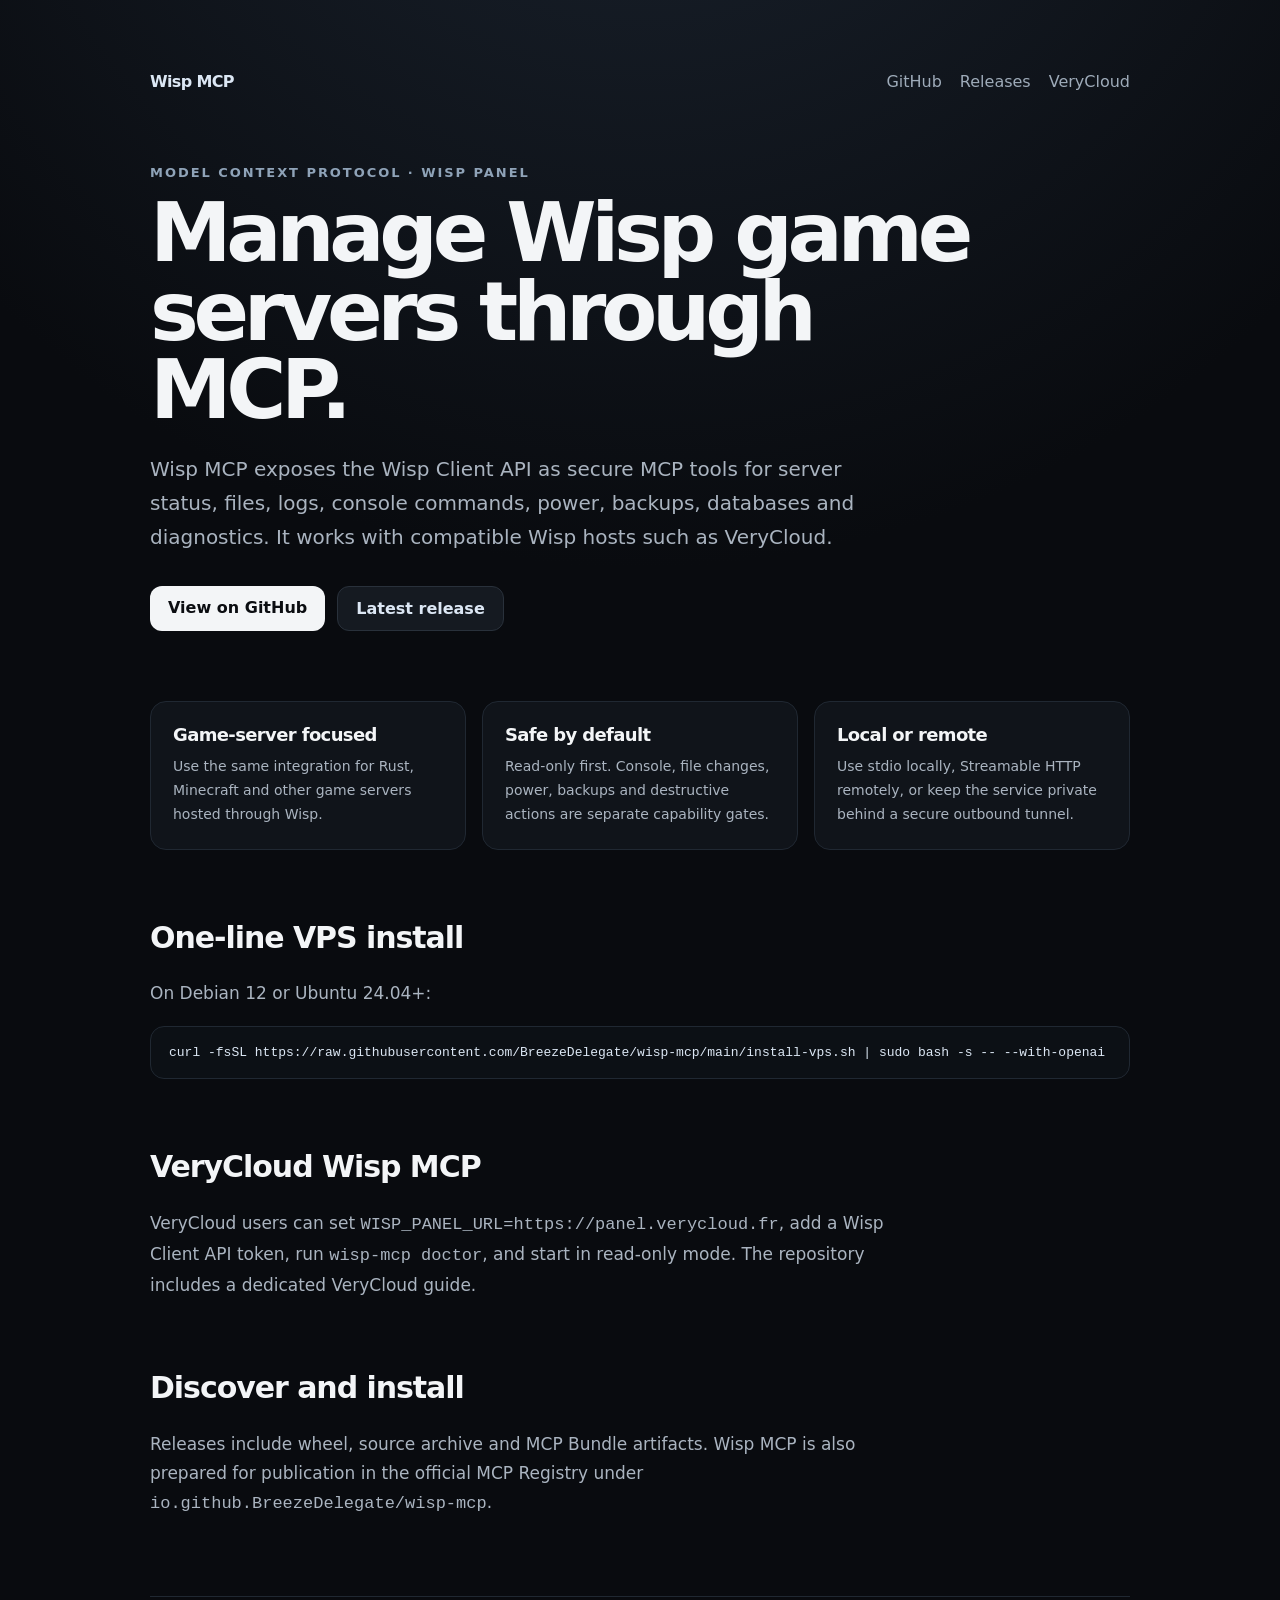
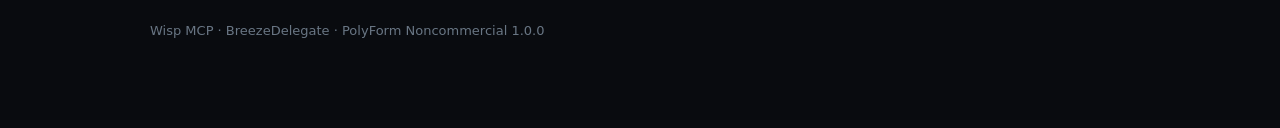
==== docs/index.html @ 4bb4f8d6 "Improve discovery and MCP distribution" ====
<!doctype html>
<html lang="en">
<head>
  <meta charset="utf-8">
  <meta name="viewport" content="width=device-width,initial-scale=1">
  <title>Wisp MCP — Wisp Panel game server management with Model Context Protocol</title>
  <meta name="description" content="Open-source Wisp Panel MCP server for managing game servers, files, console commands, power, backups, databases and diagnostics through the Wisp Client API. VeryCloud supported.">
  <link rel="canonical" href="https://breezedelegate.github.io/wisp-mcp/">
  <meta property="og:title" content="Wisp MCP — game server management for Wisp Panel">
  <meta property="og:description" content="Manage Wisp-hosted Rust, Minecraft and other game servers through Model Context Protocol. VeryCloud setup included.">
  <meta property="og:type" content="website">
  <meta property="og:url" content="https://breezedelegate.github.io/wisp-mcp/">
  <meta name="twitter:card" content="summary">
  <meta name="robots" content="index,follow,max-image-preview:large,max-snippet:-1,max-video-preview:-1">
  <script type="application/ld+json">
  {
    "@context":"https://schema.org",
    "@type":"SoftwareSourceCode",
    "name":"Wisp MCP",
    "description":"Wisp Panel MCP server for secure game server management through the Wisp Client API.",
    "codeRepository":"https://github.com/BreezeDelegate/wisp-mcp",
    "programmingLanguage":"Python",
    "runtimePlatform":"Python 3.11+",
    "license":"https://polyformproject.org/licenses/noncommercial/1.0.0/"
  }
  </script>
  <style>
    :root{color-scheme:dark;font-family:Inter,ui-sans-serif,system-ui,-apple-system,BlinkMacSystemFont,"Segoe UI",sans-serif;background:#090b0f;color:#f3f5f7}
    *{box-sizing:border-box}body{margin:0;background:radial-gradient(circle at 50% -20%,#1b2430 0,#090b0f 42%);min-height:100vh}
    main{width:min(980px,92vw);margin:auto;padding:72px 0 96px}nav{display:flex;justify-content:space-between;align-items:center;margin-bottom:74px}.brand{font-weight:800;letter-spacing:-.04em}.navlinks{display:flex;gap:18px}a{color:#dce7f4;text-decoration:none}.navlinks a{color:#9eabb9}
    .eyebrow{font-size:13px;text-transform:uppercase;letter-spacing:.15em;color:#8fa3b8;font-weight:700}h1{font-size:clamp(46px,8vw,82px);line-height:.96;letter-spacing:-.065em;margin:14px 0 22px;max-width:850px}p{color:#aab4c0;line-height:1.7;font-size:17px;max-width:760px}.lead{font-size:20px}
    .actions{display:flex;flex-wrap:wrap;gap:12px;margin:32px 0 70px}.button{display:inline-flex;padding:12px 18px;border-radius:12px;background:#f3f5f7;color:#0b0d11;font-weight:700}.button.secondary{background:#151a21;color:#dce7f4;border:1px solid #29313b}
    .grid{display:grid;grid-template-columns:repeat(3,1fr);gap:16px}.card{background:#10141a;border:1px solid #202832;border-radius:16px;padding:22px}.card h2{margin:0 0 10px;font-size:18px}.card p{font-size:14px;margin:0}
    pre{background:#0c1015;border:1px solid #202832;border-radius:14px;padding:18px;overflow:auto;color:#dce7f4;margin:18px 0 0}section{margin-top:70px}h2{font-size:30px;letter-spacing:-.035em}footer{margin-top:78px;padding-top:26px;border-top:1px solid #202832;color:#697684;font-size:13px}@media(max-width:760px){main{padding-top:34px}nav{margin-bottom:54px}.grid{grid-template-columns:1fr}.navlinks{display:none}}
  </style>
</head>
<body>
<main>
  <nav><a class="brand" href="./">Wisp MCP</a><div class="navlinks"><a href="https://github.com/BreezeDelegate/wisp-mcp">GitHub</a><a href="https://github.com/BreezeDelegate/wisp-mcp/releases/latest">Releases</a><a href="https://github.com/BreezeDelegate/wisp-mcp/blob/main/docs/verycloud.md">VeryCloud</a></div></nav>
  <div class="eyebrow">Model Context Protocol · Wisp Panel</div>
  <h1>Manage Wisp game servers through MCP.</h1>
  <p class="lead">Wisp MCP exposes the Wisp Client API as secure MCP tools for server status, files, logs, console commands, power, backups, databases and diagnostics. It works with compatible Wisp hosts such as VeryCloud.</p>
  <div class="actions"><a class="button" href="https://github.com/BreezeDelegate/wisp-mcp">View on GitHub</a><a class="button secondary" href="https://github.com/BreezeDelegate/wisp-mcp/releases/latest">Latest release</a></div>
  <div class="grid">
    <div class="card"><h2>Game-server focused</h2><p>Use the same integration for Rust, Minecraft and other game servers hosted through Wisp.</p></div>
    <div class="card"><h2>Safe by default</h2><p>Read-only first. Console, file changes, power, backups and destructive actions are separate capability gates.</p></div>
    <div class="card"><h2>Local or remote</h2><p>Use stdio locally, Streamable HTTP remotely, or keep the service private behind a secure outbound tunnel.</p></div>
  </div>
  <section>
    <h2>One-line VPS install</h2>
    <p>On Debian 12 or Ubuntu 24.04+:</p>
    <pre><code>curl -fsSL https://raw.githubusercontent.com/BreezeDelegate/wisp-mcp/main/install-vps.sh | sudo bash -s -- --with-openai</code></pre>
  </section>
  <section>
    <h2>VeryCloud Wisp MCP</h2>
    <p>VeryCloud users can set <code>WISP_PANEL_URL=https://panel.verycloud.fr</code>, add a Wisp Client API token, run <code>wisp-mcp doctor</code>, and start in read-only mode. The repository includes a dedicated VeryCloud guide.</p>
  </section>
  <section>
    <h2>Discover and install</h2>
    <p>Releases include wheel, source archive and MCP Bundle artifacts. Wisp MCP is also prepared for publication in the official MCP Registry under <code>io.github.BreezeDelegate/wisp-mcp</code>.</p>
  </section>
  <footer>Wisp MCP · BreezeDelegate · PolyForm Noncommercial 1.0.0</footer>
</main>
</body>
</html>
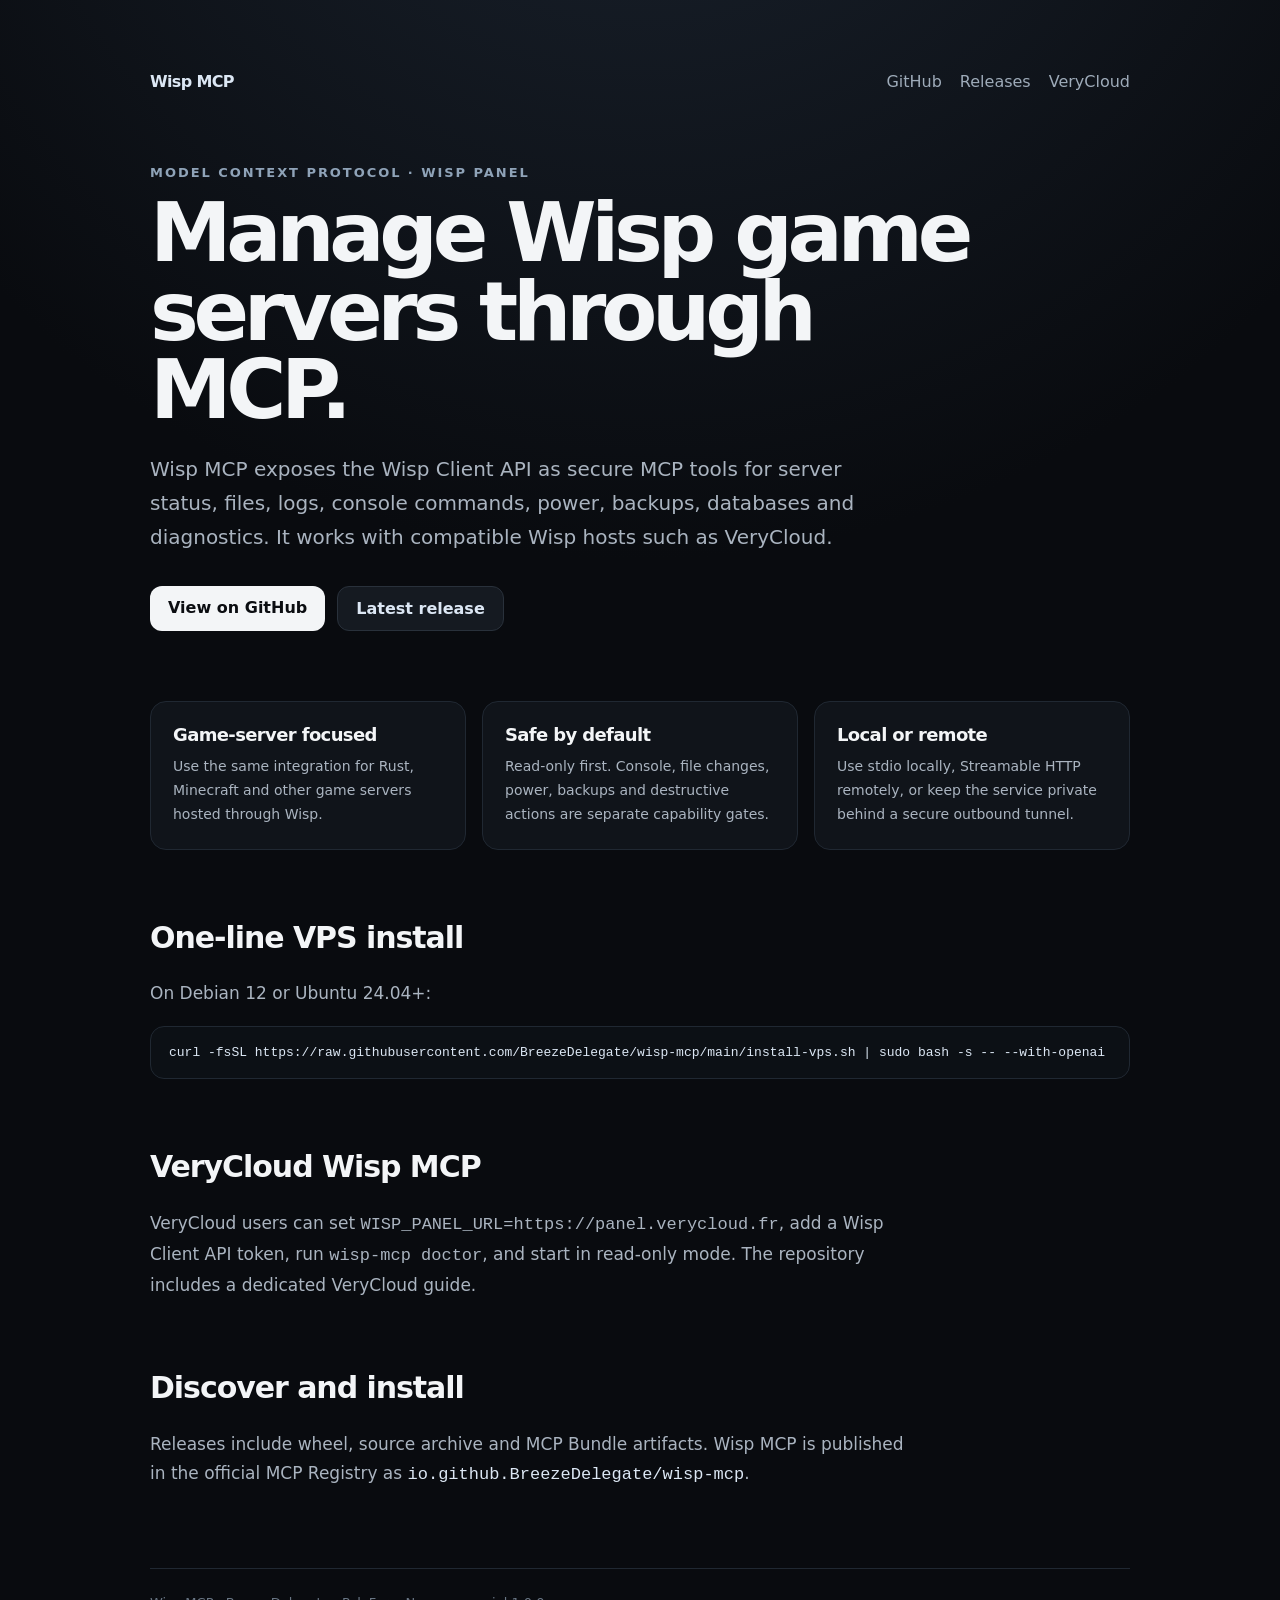
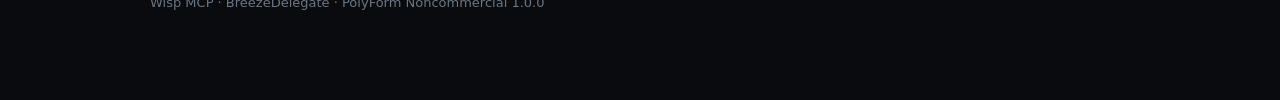
==== commit 12b1f60f: "Link official MCP Registry listing" ====
--- a/docs/index.html
+++ b/docs/index.html
@@ -57,7 +57,7 @@
   </section>
   <section>
     <h2>Discover and install</h2>
-    <p>Releases include wheel, source archive and MCP Bundle artifacts. Wisp MCP is also prepared for publication in the official MCP Registry under <code>io.github.BreezeDelegate/wisp-mcp</code>.</p>
+    <p>Releases include wheel, source archive and MCP Bundle artifacts. Wisp MCP is published in the official MCP Registry as <a href="https://registry.modelcontextprotocol.io/?q=io.github.BreezeDelegate%2Fwisp-mcp"><code>io.github.BreezeDelegate/wisp-mcp</code></a>.</p>
   </section>
   <footer>Wisp MCP · BreezeDelegate · PolyForm Noncommercial 1.0.0</footer>
 </main>
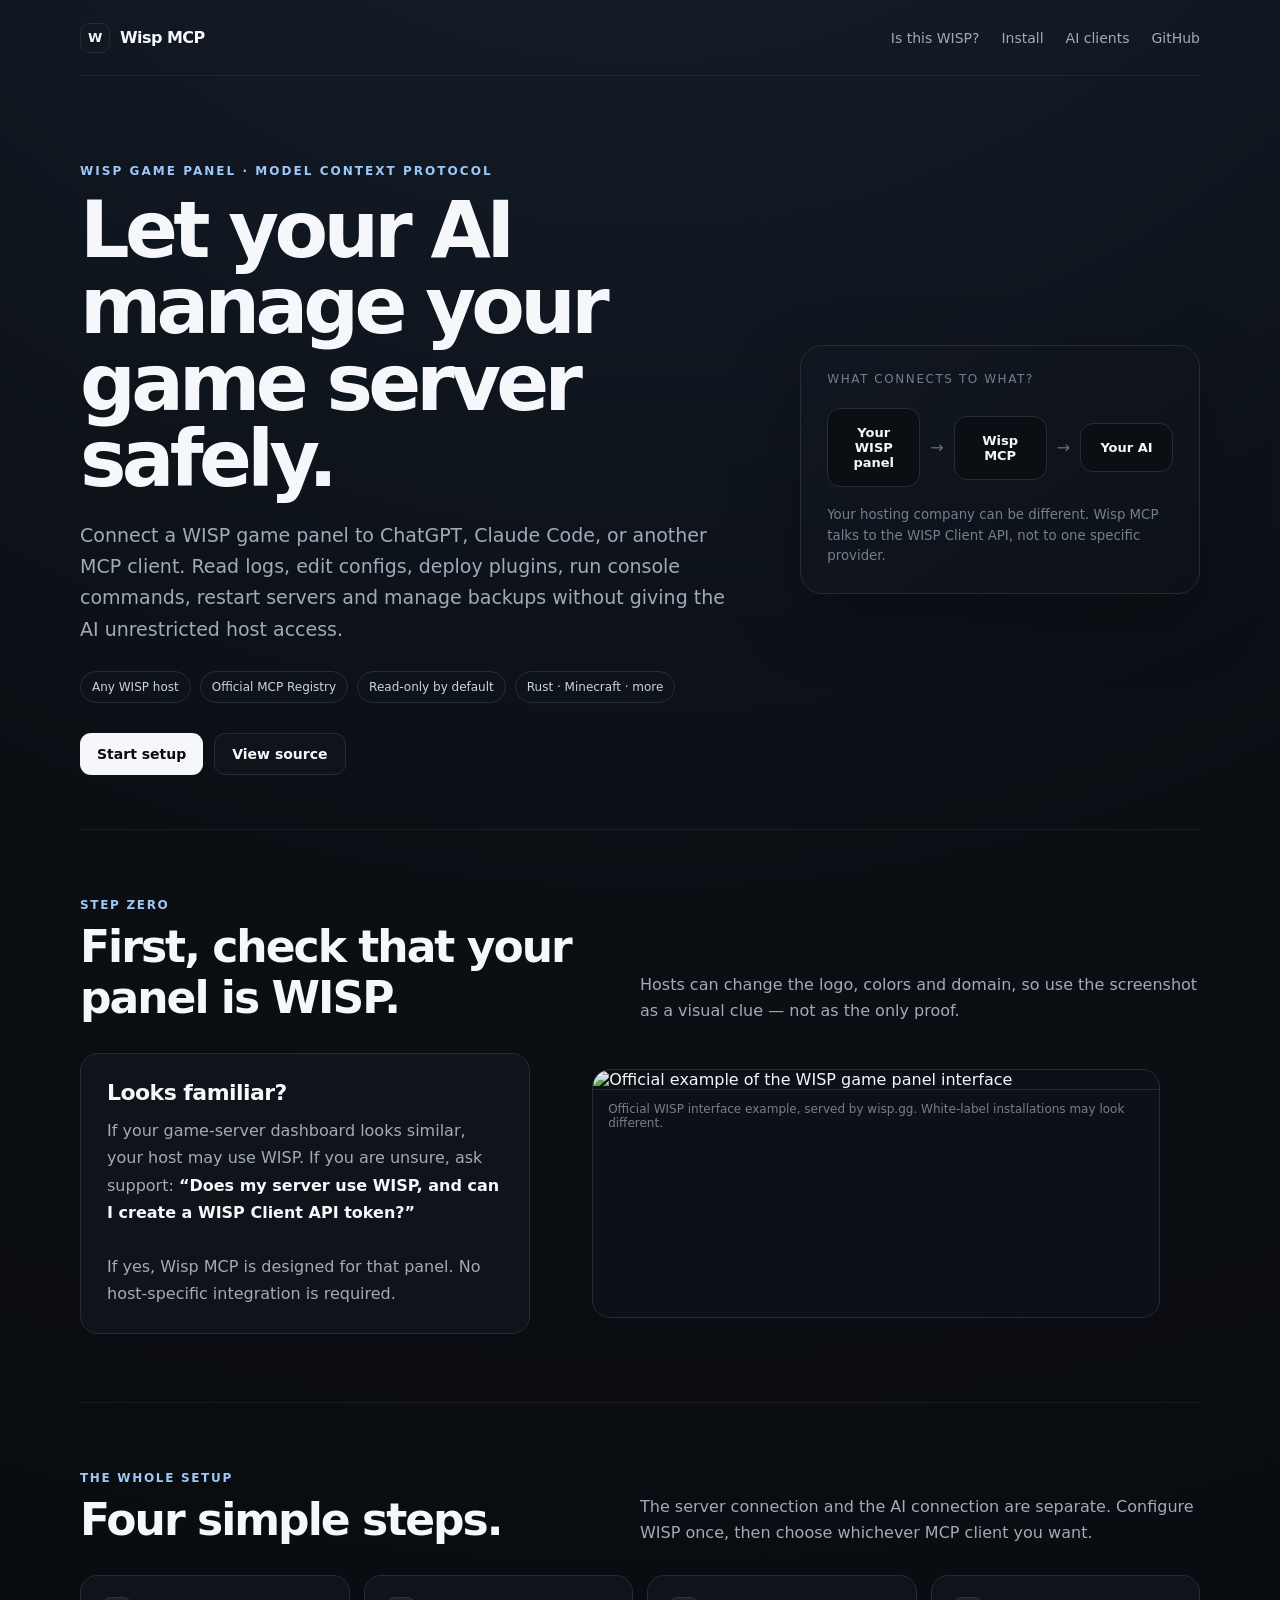
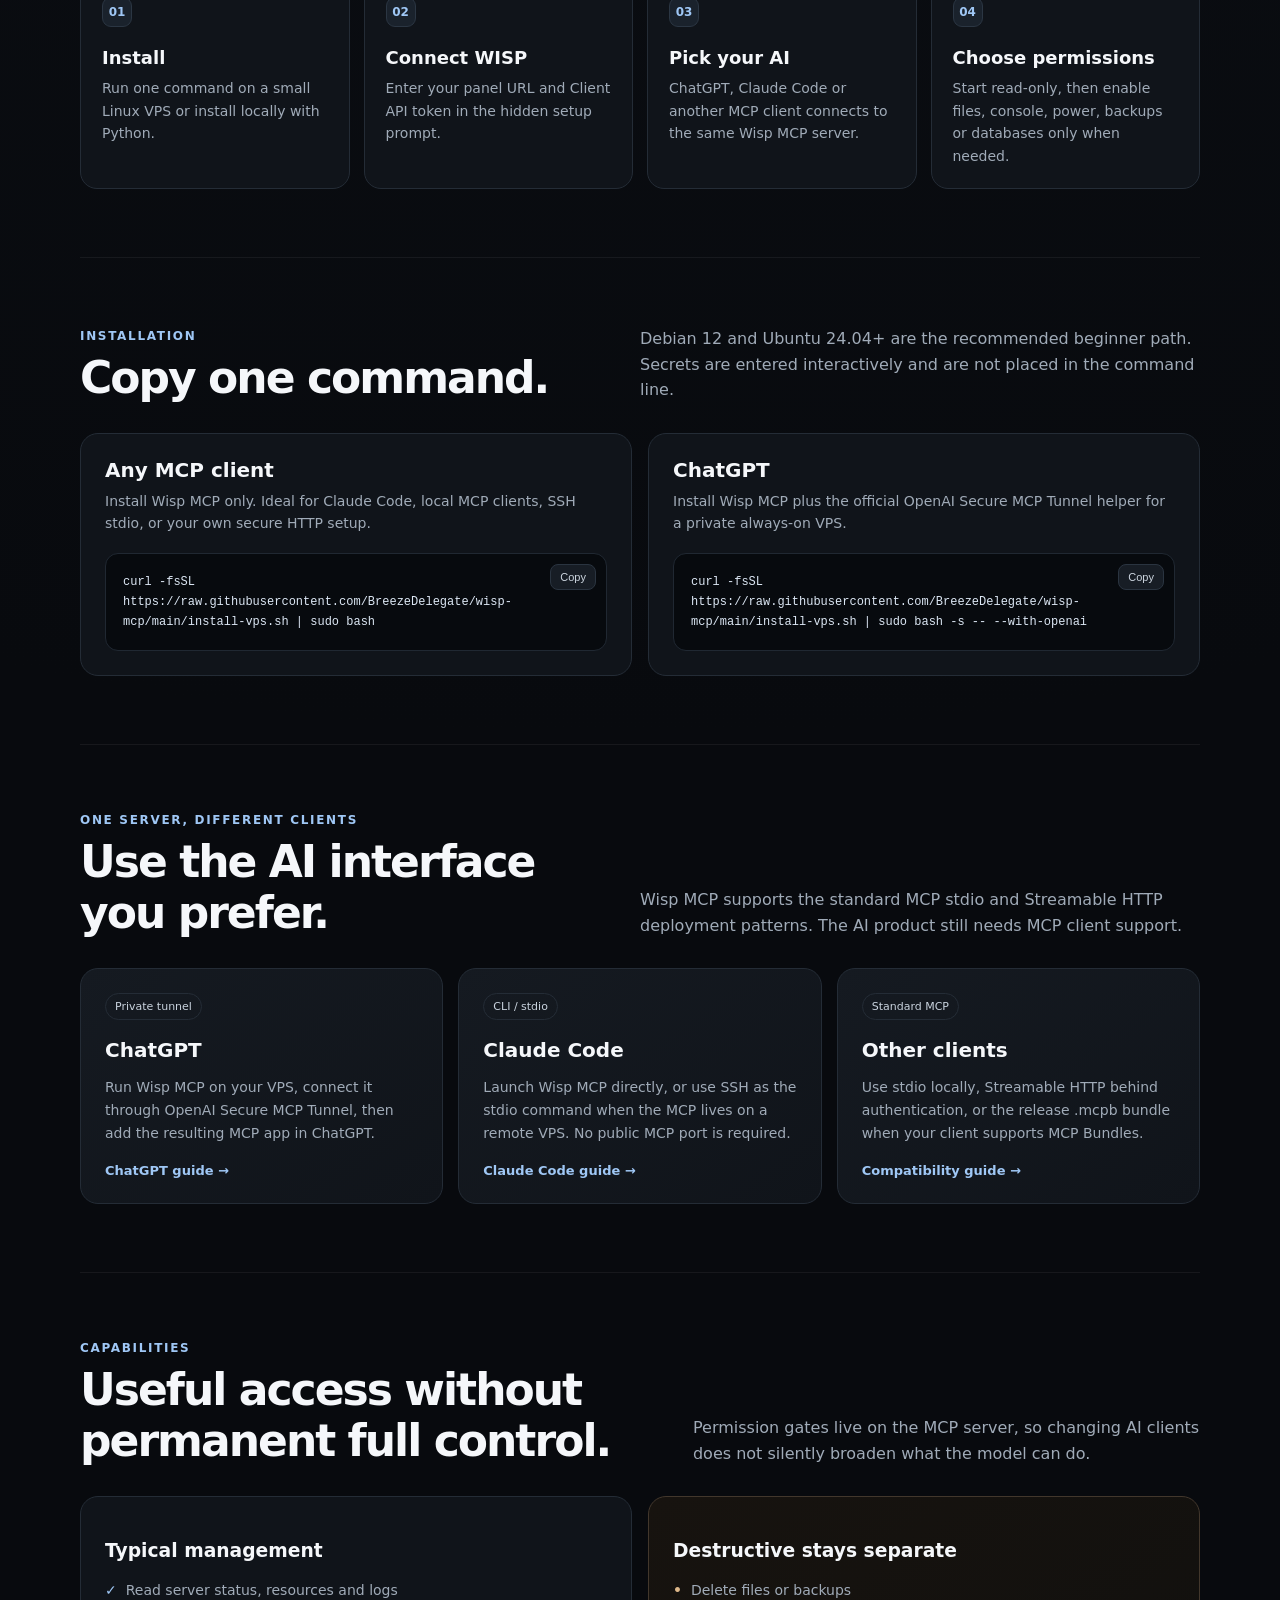
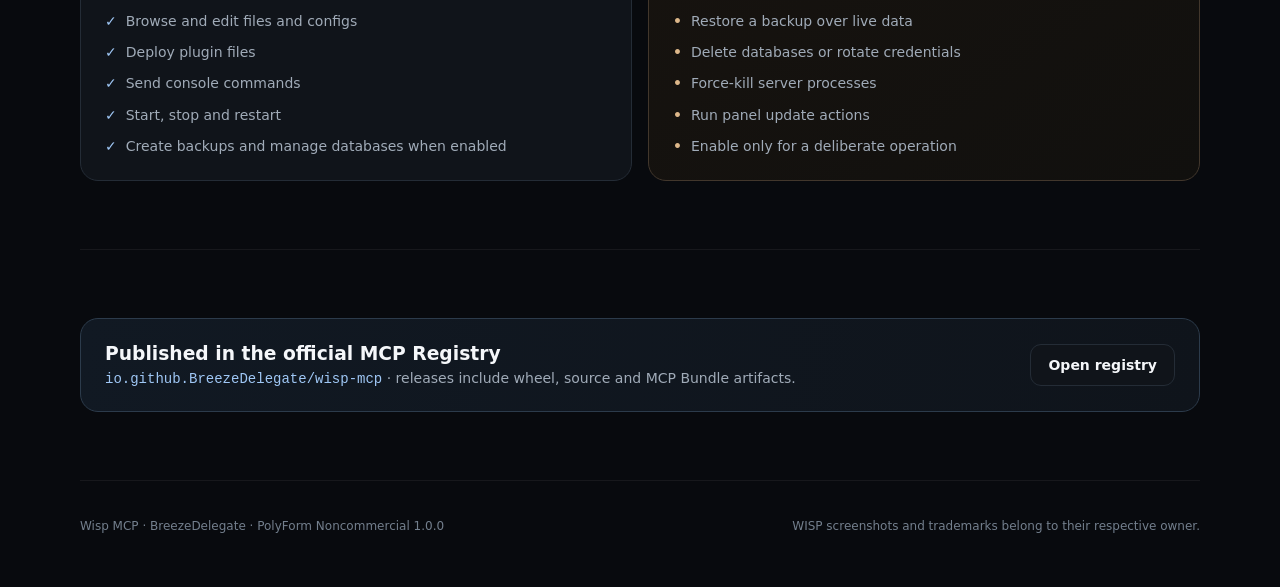
==== commit a717e814: "Make onboarding provider-neutral and visual" ====
--- a/docs/index.html
+++ b/docs/index.html
@@ -3,11 +3,11 @@
 <head>
   <meta charset="utf-8">
   <meta name="viewport" content="width=device-width,initial-scale=1">
-  <title>Wisp MCP — Wisp Panel game server management with Model Context Protocol</title>
-  <meta name="description" content="Open-source Wisp Panel MCP server for managing game servers, files, console commands, power, backups, databases and diagnostics through the Wisp Client API. VeryCloud supported.">
+  <title>Wisp MCP — connect your WISP game panel to AI</title>
+  <meta name="description" content="Wisp MCP connects WISP game panels to MCP-compatible AI clients for game-server files, console, power, backups, databases and diagnostics. Provider-agnostic and safe by default.">
   <link rel="canonical" href="https://breezedelegate.github.io/wisp-mcp/">
-  <meta property="og:title" content="Wisp MCP — game server management for Wisp Panel">
-  <meta property="og:description" content="Manage Wisp-hosted Rust, Minecraft and other game servers through Model Context Protocol. VeryCloud setup included.">
+  <meta property="og:title" content="Wisp MCP — connect your WISP game panel to AI">
+  <meta property="og:description" content="A provider-agnostic MCP server for managing game servers through the WISP Client API.">
   <meta property="og:type" content="website">
   <meta property="og:url" content="https://breezedelegate.github.io/wisp-mcp/">
   <meta name="twitter:card" content="summary">
@@ -17,7 +17,7 @@
     "@context":"https://schema.org",
     "@type":"SoftwareSourceCode",
     "name":"Wisp MCP",
-    "description":"Wisp Panel MCP server for secure game server management through the Wisp Client API.",
+    "description":"Provider-agnostic MCP server for secure game-server management through the WISP Client API.",
     "codeRepository":"https://github.com/BreezeDelegate/wisp-mcp",
     "programmingLanguage":"Python",
     "runtimePlatform":"Python 3.11+",
@@ -25,41 +25,96 @@
   }
   </script>
   <style>
-    :root{color-scheme:dark;font-family:Inter,ui-sans-serif,system-ui,-apple-system,BlinkMacSystemFont,"Segoe UI",sans-serif;background:#090b0f;color:#f3f5f7}
-    *{box-sizing:border-box}body{margin:0;background:radial-gradient(circle at 50% -20%,#1b2430 0,#090b0f 42%);min-height:100vh}
-    main{width:min(980px,92vw);margin:auto;padding:72px 0 96px}nav{display:flex;justify-content:space-between;align-items:center;margin-bottom:74px}.brand{font-weight:800;letter-spacing:-.04em}.navlinks{display:flex;gap:18px}a{color:#dce7f4;text-decoration:none}.navlinks a{color:#9eabb9}
-    .eyebrow{font-size:13px;text-transform:uppercase;letter-spacing:.15em;color:#8fa3b8;font-weight:700}h1{font-size:clamp(46px,8vw,82px);line-height:.96;letter-spacing:-.065em;margin:14px 0 22px;max-width:850px}p{color:#aab4c0;line-height:1.7;font-size:17px;max-width:760px}.lead{font-size:20px}
-    .actions{display:flex;flex-wrap:wrap;gap:12px;margin:32px 0 70px}.button{display:inline-flex;padding:12px 18px;border-radius:12px;background:#f3f5f7;color:#0b0d11;font-weight:700}.button.secondary{background:#151a21;color:#dce7f4;border:1px solid #29313b}
-    .grid{display:grid;grid-template-columns:repeat(3,1fr);gap:16px}.card{background:#10141a;border:1px solid #202832;border-radius:16px;padding:22px}.card h2{margin:0 0 10px;font-size:18px}.card p{font-size:14px;margin:0}
-    pre{background:#0c1015;border:1px solid #202832;border-radius:14px;padding:18px;overflow:auto;color:#dce7f4;margin:18px 0 0}section{margin-top:70px}h2{font-size:30px;letter-spacing:-.035em}footer{margin-top:78px;padding-top:26px;border-top:1px solid #202832;color:#697684;font-size:13px}@media(max-width:760px){main{padding-top:34px}nav{margin-bottom:54px}.grid{grid-template-columns:1fr}.navlinks{display:none}}
+    :root{color-scheme:dark;--bg:#080a0e;--panel:#10141a;--panel2:#151a21;--line:#242c36;--text:#f5f7fa;--muted:#a0abb8;--soft:#737f8d;--accent:#dcecff;--accent2:#9fc7f5;font-family:Inter,ui-sans-serif,system-ui,-apple-system,BlinkMacSystemFont,"Segoe UI",sans-serif}
+    *{box-sizing:border-box}html{scroll-behavior:smooth}body{margin:0;background:radial-gradient(circle at 50% -15%,#172332 0,#0b0e13 34%,var(--bg) 66%);color:var(--text);min-height:100vh}a{color:inherit;text-decoration:none}code{font-family:"SFMono-Regular",Consolas,"Liberation Mono",monospace}
+    .wrap{width:min(1120px,92vw);margin:auto}.nav{height:76px;display:flex;align-items:center;justify-content:space-between;border-bottom:1px solid rgba(255,255,255,.06)}.brand{display:flex;align-items:center;gap:10px;font-weight:800;letter-spacing:-.035em}.mark{display:grid;place-items:center;width:30px;height:30px;border:1px solid var(--line);border-radius:9px;background:#121822;font-size:13px}.navlinks{display:flex;gap:22px;color:var(--muted);font-size:14px}.navlinks a:hover{color:var(--text)}
+    .hero{padding:88px 0 54px;display:grid;grid-template-columns:1.25fr .75fr;gap:54px;align-items:center}.eyebrow{font-size:12px;text-transform:uppercase;letter-spacing:.17em;color:var(--accent2);font-weight:800}.hero h1{font-size:clamp(48px,7vw,78px);line-height:.98;letter-spacing:-.06em;margin:14px 0 22px;max-width:790px}.hero p{font-size:19px;line-height:1.65;color:var(--muted);max-width:720px;margin:0}.pills{display:flex;flex-wrap:wrap;gap:9px;margin:26px 0 0}.pill{padding:8px 11px;border:1px solid var(--line);background:rgba(16,20,26,.74);border-radius:999px;font-size:12px;color:#cbd5df}.actions{display:flex;flex-wrap:wrap;gap:11px;margin-top:30px}.btn{display:inline-flex;align-items:center;justify-content:center;padding:12px 17px;border-radius:11px;background:var(--text);color:#090b0f;font-weight:800;font-size:14px}.btn.secondary{background:var(--panel);color:var(--text);border:1px solid var(--line)}
+    .flow{border:1px solid var(--line);background:linear-gradient(145deg,#111720,#0d1117);border-radius:22px;padding:26px;box-shadow:0 24px 70px rgba(0,0,0,.25)}.flow-title{font-size:12px;color:var(--soft);text-transform:uppercase;letter-spacing:.13em;margin-bottom:22px}.flow-line{display:flex;align-items:center;gap:10px}.node{flex:1;padding:16px 10px;border:1px solid var(--line);background:#0b0f14;border-radius:13px;text-align:center;font-size:13px;font-weight:750}.arrow{color:#5f6d7c}.flow small{display:block;color:var(--soft);line-height:1.55;margin-top:18px}
+    section{padding:68px 0;border-top:1px solid rgba(255,255,255,.06)}.section-head{display:flex;justify-content:space-between;align-items:end;gap:30px;margin-bottom:30px}.section-head h2{margin:0;font-size:clamp(30px,4vw,44px);letter-spacing:-.045em}.section-head p{margin:0;color:var(--muted);line-height:1.6;max-width:560px}.kicker{font-size:12px;color:var(--accent2);font-weight:800;text-transform:uppercase;letter-spacing:.14em;margin-bottom:9px}
+    .recognize{display:grid;grid-template-columns:.82fr 1.18fr;gap:22px}.note{background:var(--panel);border:1px solid var(--line);border-radius:18px;padding:26px}.note h3{margin:0 0 12px;font-size:22px;letter-spacing:-.025em}.note p{margin:0;color:var(--muted);line-height:1.7}.note strong{color:var(--text)}.shot{overflow:hidden;border:1px solid var(--line);border-radius:18px;background:#0d1117}.shot img{width:100%;display:block}.caption{padding:12px 15px;color:var(--soft);font-size:12px;border-top:1px solid var(--line)}
+    .steps{display:grid;grid-template-columns:repeat(4,1fr);gap:14px}.step{background:var(--panel);border:1px solid var(--line);border-radius:17px;padding:21px;min-height:190px}.num{width:30px;height:30px;border-radius:9px;display:grid;place-items:center;background:#1a222c;border:1px solid #2b3643;color:var(--accent2);font-weight:850;font-size:12px}.step h3{margin:20px 0 9px;font-size:18px}.step p{margin:0;color:var(--muted);font-size:14px;line-height:1.6}
+    .clients{display:grid;grid-template-columns:repeat(3,1fr);gap:15px}.client{background:linear-gradient(145deg,var(--panel2),var(--panel));border:1px solid var(--line);border-radius:18px;padding:24px}.client h3{margin:0 0 9px;font-size:20px}.client p{color:var(--muted);font-size:14px;line-height:1.65;min-height:70px}.client a{color:var(--accent2);font-weight:700;font-size:13px}.tag{display:inline-block;margin-bottom:18px;padding:6px 9px;border:1px solid var(--line);border-radius:999px;font-size:11px;color:#c9d3de}
+    .install-grid{display:grid;grid-template-columns:1fr 1fr;gap:16px}.install-card{border:1px solid var(--line);border-radius:18px;padding:24px;background:var(--panel)}.install-card h3{margin:0 0 8px;font-size:20px}.install-card p{margin:0 0 18px;color:var(--muted);font-size:14px;line-height:1.6}.codebox{position:relative;background:#070a0e;border:1px solid #202832;border-radius:13px;padding:18px 62px 18px 17px;overflow:auto;font-size:12px;line-height:1.6;color:#dce7f4}.copy{position:absolute;top:10px;right:10px;background:#171d25;color:#cdd6e0;border:1px solid #2a3440;border-radius:8px;padding:6px 9px;font-size:11px;cursor:pointer}.copy:hover{background:#202934}
+    .caps{display:grid;grid-template-columns:1fr 1fr;gap:16px}.capbox{border:1px solid var(--line);border-radius:18px;padding:24px;background:var(--panel)}.capbox ul{list-style:none;padding:0;margin:18px 0 0;display:grid;gap:11px}.capbox li{color:var(--muted);font-size:14px;line-height:1.45}.capbox li:before{content:"✓";color:var(--accent2);font-weight:900;margin-right:9px}.warning{border-color:#42372c;background:linear-gradient(145deg,#17130f,#11100e)}.warning li:before{content:"•";color:#ddb78a}
+    .registry{display:flex;align-items:center;justify-content:space-between;gap:20px;border:1px solid #2c3b4b;background:linear-gradient(100deg,#111923,#0f141b);border-radius:18px;padding:24px}.registry h3{margin:0 0 6px}.registry p{margin:0;color:var(--muted);font-size:14px}.registry code{color:var(--accent2)}
+    footer{padding:38px 0 54px;color:var(--soft);font-size:12px;display:flex;justify-content:space-between;gap:20px;border-top:1px solid rgba(255,255,255,.06)}
+    @media(max-width:900px){.hero{grid-template-columns:1fr}.flow{max-width:600px}.recognize{grid-template-columns:1fr}.steps{grid-template-columns:1fr 1fr}.clients,.install-grid,.caps{grid-template-columns:1fr}.client p{min-height:0}.section-head{display:block}.section-head p{margin-top:12px}.registry{display:block}.registry .btn{margin-top:18px}}
+    @media(max-width:600px){.wrap{width:min(94vw,1120px)}.navlinks{display:none}.hero{padding-top:58px}.hero h1{font-size:48px}.steps{grid-template-columns:1fr}.flow-line{display:grid;grid-template-columns:1fr}.arrow{transform:rotate(90deg);text-align:center}.codebox{padding-right:16px;padding-top:48px}footer{display:block;line-height:1.8}}
   </style>
 </head>
 <body>
-<main>
-  <nav><a class="brand" href="./">Wisp MCP</a><div class="navlinks"><a href="https://github.com/BreezeDelegate/wisp-mcp">GitHub</a><a href="https://github.com/BreezeDelegate/wisp-mcp/releases/latest">Releases</a><a href="https://github.com/BreezeDelegate/wisp-mcp/blob/main/docs/verycloud.md">VeryCloud</a></div></nav>
-  <div class="eyebrow">Model Context Protocol · Wisp Panel</div>
-  <h1>Manage Wisp game servers through MCP.</h1>
-  <p class="lead">Wisp MCP exposes the Wisp Client API as secure MCP tools for server status, files, logs, console commands, power, backups, databases and diagnostics. It works with compatible Wisp hosts such as VeryCloud.</p>
-  <div class="actions"><a class="button" href="https://github.com/BreezeDelegate/wisp-mcp">View on GitHub</a><a class="button secondary" href="https://github.com/BreezeDelegate/wisp-mcp/releases/latest">Latest release</a></div>
-  <div class="grid">
-    <div class="card"><h2>Game-server focused</h2><p>Use the same integration for Rust, Minecraft and other game servers hosted through Wisp.</p></div>
-    <div class="card"><h2>Safe by default</h2><p>Read-only first. Console, file changes, power, backups and destructive actions are separate capability gates.</p></div>
-    <div class="card"><h2>Local or remote</h2><p>Use stdio locally, Streamable HTTP remotely, or keep the service private behind a secure outbound tunnel.</p></div>
+  <div class="wrap">
+    <nav class="nav">
+      <a class="brand" href="./"><span class="mark">W</span> Wisp MCP</a>
+      <div class="navlinks"><a href="#recognize">Is this WISP?</a><a href="#install">Install</a><a href="#clients">AI clients</a><a href="https://github.com/BreezeDelegate/wisp-mcp">GitHub</a></div>
+    </nav>
+
+    <header class="hero">
+      <div>
+        <div class="eyebrow">WISP game panel · Model Context Protocol</div>
+        <h1>Let your AI manage your game server safely.</h1>
+        <p>Connect a WISP game panel to ChatGPT, Claude Code, or another MCP client. Read logs, edit configs, deploy plugins, run console commands, restart servers and manage backups without giving the AI unrestricted host access.</p>
+        <div class="pills"><span class="pill">Any WISP host</span><span class="pill">Official MCP Registry</span><span class="pill">Read-only by default</span><span class="pill">Rust · Minecraft · more</span></div>
+        <div class="actions"><a class="btn" href="#install">Start setup</a><a class="btn secondary" href="https://github.com/BreezeDelegate/wisp-mcp">View source</a></div>
+      </div>
+      <aside class="flow">
+        <div class="flow-title">What connects to what?</div>
+        <div class="flow-line"><div class="node">Your WISP panel</div><div class="arrow">→</div><div class="node">Wisp MCP</div><div class="arrow">→</div><div class="node">Your AI</div></div>
+        <small>Your hosting company can be different. Wisp MCP talks to the WISP Client API, not to one specific provider.</small>
+      </aside>
+    </header>
+
+    <section id="recognize">
+      <div class="section-head"><div><div class="kicker">Step zero</div><h2>First, check that your panel is WISP.</h2></div><p>Hosts can change the logo, colors and domain, so use the screenshot as a visual clue — not as the only proof.</p></div>
+      <div class="recognize">
+        <div class="note"><h3>Looks familiar?</h3><p>If your game-server dashboard looks similar, your host may use WISP. If you are unsure, ask support: <strong>“Does my server use WISP, and can I create a WISP Client API token?”</strong><br><br>If yes, Wisp MCP is designed for that panel. No host-specific integration is required.</p></div>
+        <figure class="shot"><img src="https://wisp.gg/images/features/gamequery.png" alt="Official example of the WISP game panel interface" loading="lazy"><figcaption class="caption">Official WISP interface example, served by wisp.gg. White-label installations may look different.</figcaption></figure>
+      </div>
+    </section>
+
+    <section>
+      <div class="section-head"><div><div class="kicker">The whole setup</div><h2>Four simple steps.</h2></div><p>The server connection and the AI connection are separate. Configure WISP once, then choose whichever MCP client you want.</p></div>
+      <div class="steps">
+        <div class="step"><div class="num">01</div><h3>Install</h3><p>Run one command on a small Linux VPS or install locally with Python.</p></div>
+        <div class="step"><div class="num">02</div><h3>Connect WISP</h3><p>Enter your panel URL and Client API token in the hidden setup prompt.</p></div>
+        <div class="step"><div class="num">03</div><h3>Pick your AI</h3><p>ChatGPT, Claude Code or another MCP client connects to the same Wisp MCP server.</p></div>
+        <div class="step"><div class="num">04</div><h3>Choose permissions</h3><p>Start read-only, then enable files, console, power, backups or databases only when needed.</p></div>
+      </div>
+    </section>
+
+    <section id="install">
+      <div class="section-head"><div><div class="kicker">Installation</div><h2>Copy one command.</h2></div><p>Debian 12 and Ubuntu 24.04+ are the recommended beginner path. Secrets are entered interactively and are not placed in the command line.</p></div>
+      <div class="install-grid">
+        <div class="install-card"><h3>Any MCP client</h3><p>Install Wisp MCP only. Ideal for Claude Code, local MCP clients, SSH stdio, or your own secure HTTP setup.</p><div class="codebox"><button class="copy" data-copy="curl -fsSL https://raw.githubusercontent.com/BreezeDelegate/wisp-mcp/main/install-vps.sh | sudo bash">Copy</button><code>curl -fsSL https://raw.githubusercontent.com/BreezeDelegate/wisp-mcp/main/install-vps.sh | sudo bash</code></div></div>
+        <div class="install-card"><h3>ChatGPT</h3><p>Install Wisp MCP plus the official OpenAI Secure MCP Tunnel helper for a private always-on VPS.</p><div class="codebox"><button class="copy" data-copy="curl -fsSL https://raw.githubusercontent.com/BreezeDelegate/wisp-mcp/main/install-vps.sh | sudo bash -s -- --with-openai">Copy</button><code>curl -fsSL https://raw.githubusercontent.com/BreezeDelegate/wisp-mcp/main/install-vps.sh | sudo bash -s -- --with-openai</code></div></div>
+      </div>
+    </section>
+
+    <section id="clients">
+      <div class="section-head"><div><div class="kicker">One server, different clients</div><h2>Use the AI interface you prefer.</h2></div><p>Wisp MCP supports the standard MCP stdio and Streamable HTTP deployment patterns. The AI product still needs MCP client support.</p></div>
+      <div class="clients">
+        <div class="client"><span class="tag">Private tunnel</span><h3>ChatGPT</h3><p>Run Wisp MCP on your VPS, connect it through OpenAI Secure MCP Tunnel, then add the resulting MCP app in ChatGPT.</p><a href="https://github.com/BreezeDelegate/wisp-mcp/blob/main/docs/chatgpt.md">ChatGPT guide →</a></div>
+        <div class="client"><span class="tag">CLI / stdio</span><h3>Claude Code</h3><p>Launch Wisp MCP directly, or use SSH as the stdio command when the MCP lives on a remote VPS. No public MCP port is required.</p><a href="https://github.com/BreezeDelegate/wisp-mcp/blob/main/docs/clients.md#claude-code">Claude Code guide →</a></div>
+        <div class="client"><span class="tag">Standard MCP</span><h3>Other clients</h3><p>Use stdio locally, Streamable HTTP behind authentication, or the release .mcpb bundle when your client supports MCP Bundles.</p><a href="https://github.com/BreezeDelegate/wisp-mcp/blob/main/docs/clients.md">Compatibility guide →</a></div>
+      </div>
+    </section>
+
+    <section>
+      <div class="section-head"><div><div class="kicker">Capabilities</div><h2>Useful access without permanent full control.</h2></div><p>Permission gates live on the MCP server, so changing AI clients does not silently broaden what the model can do.</p></div>
+      <div class="caps">
+        <div class="capbox"><h3>Typical management</h3><ul><li>Read server status, resources and logs</li><li>Browse and edit files and configs</li><li>Deploy plugin files</li><li>Send console commands</li><li>Start, stop and restart</li><li>Create backups and manage databases when enabled</li></ul></div>
+        <div class="capbox warning"><h3>Destructive stays separate</h3><ul><li>Delete files or backups</li><li>Restore a backup over live data</li><li>Delete databases or rotate credentials</li><li>Force-kill server processes</li><li>Run panel update actions</li><li>Enable only for a deliberate operation</li></ul></div>
+      </div>
+    </section>
+
+    <section>
+      <div class="registry"><div><h3>Published in the official MCP Registry</h3><p><code>io.github.BreezeDelegate/wisp-mcp</code> · releases include wheel, source and MCP Bundle artifacts.</p></div><a class="btn secondary" href="https://registry.modelcontextprotocol.io/?q=io.github.BreezeDelegate%2Fwisp-mcp">Open registry</a></div>
+    </section>
+
+    <footer><span>Wisp MCP · BreezeDelegate · PolyForm Noncommercial 1.0.0</span><span>WISP screenshots and trademarks belong to their respective owner.</span></footer>
   </div>
-  <section>
-    <h2>One-line VPS install</h2>
-    <p>On Debian 12 or Ubuntu 24.04+:</p>
-    <pre><code>curl -fsSL https://raw.githubusercontent.com/BreezeDelegate/wisp-mcp/main/install-vps.sh | sudo bash -s -- --with-openai</code></pre>
-  </section>
-  <section>
-    <h2>VeryCloud Wisp MCP</h2>
-    <p>VeryCloud users can set <code>WISP_PANEL_URL=https://panel.verycloud.fr</code>, add a Wisp Client API token, run <code>wisp-mcp doctor</code>, and start in read-only mode. The repository includes a dedicated VeryCloud guide.</p>
-  </section>
-  <section>
-    <h2>Discover and install</h2>
-    <p>Releases include wheel, source archive and MCP Bundle artifacts. Wisp MCP is published in the official MCP Registry as <a href="https://registry.modelcontextprotocol.io/?q=io.github.BreezeDelegate%2Fwisp-mcp"><code>io.github.BreezeDelegate/wisp-mcp</code></a>.</p>
-  </section>
-  <footer>Wisp MCP · BreezeDelegate · PolyForm Noncommercial 1.0.0</footer>
-</main>
+  <script>
+    document.querySelectorAll('[data-copy]').forEach(function(button){button.addEventListener('click',function(){navigator.clipboard.writeText(button.dataset.copy).then(function(){var old=button.textContent;button.textContent='Copied';setTimeout(function(){button.textContent=old},1200)})})});
+  </script>
 </body>
 </html>
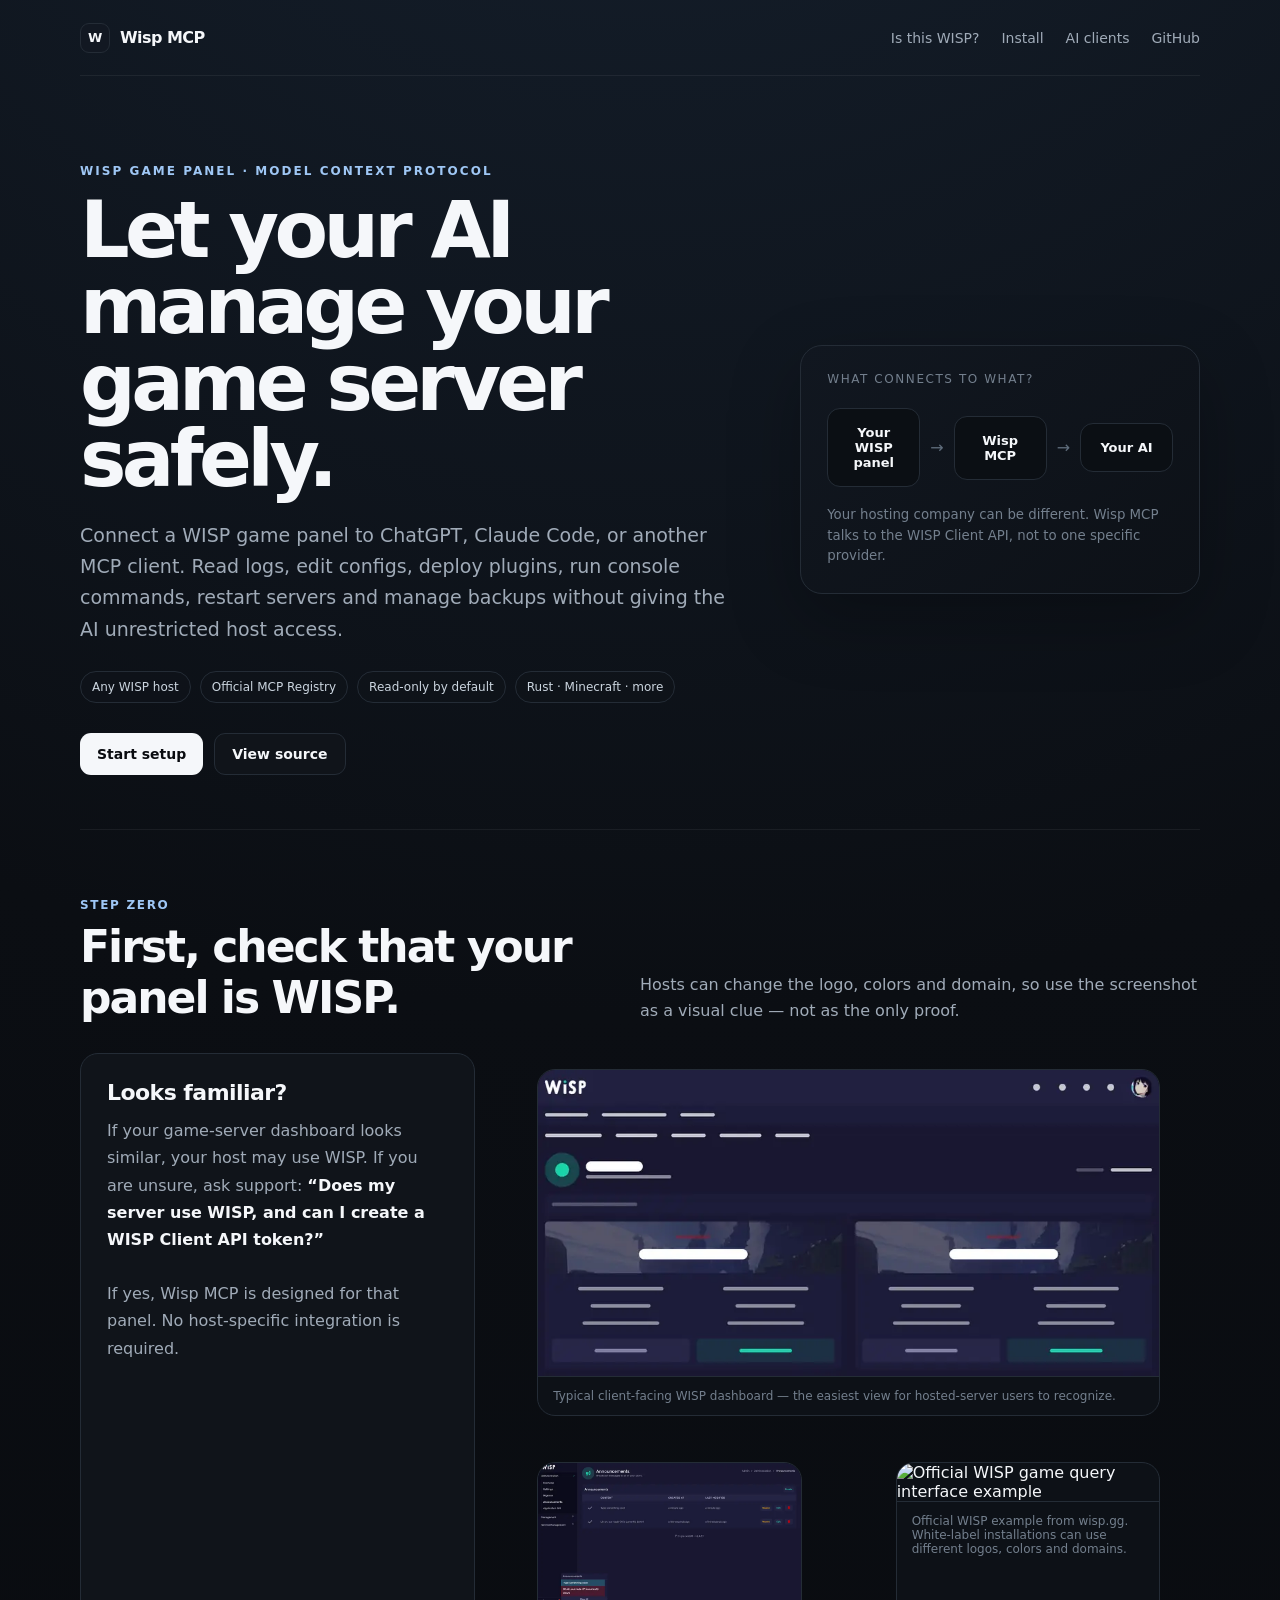
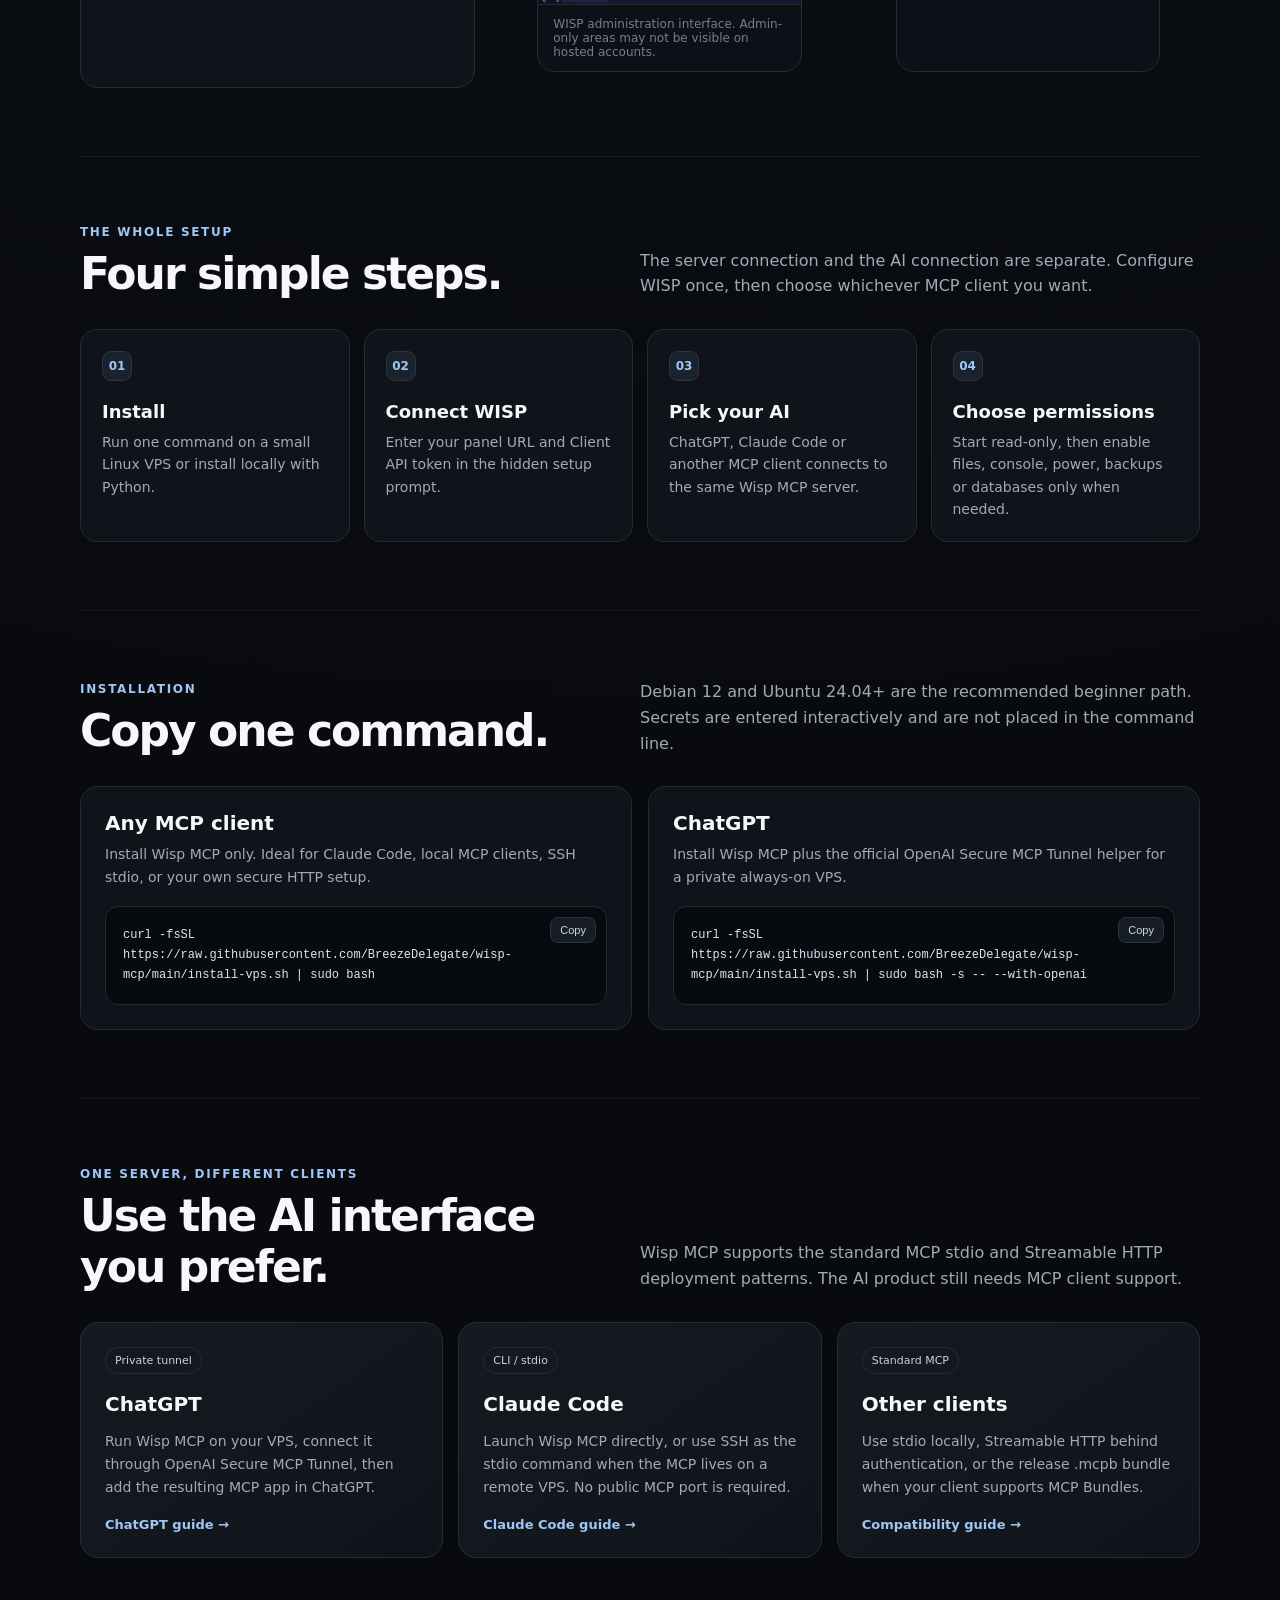
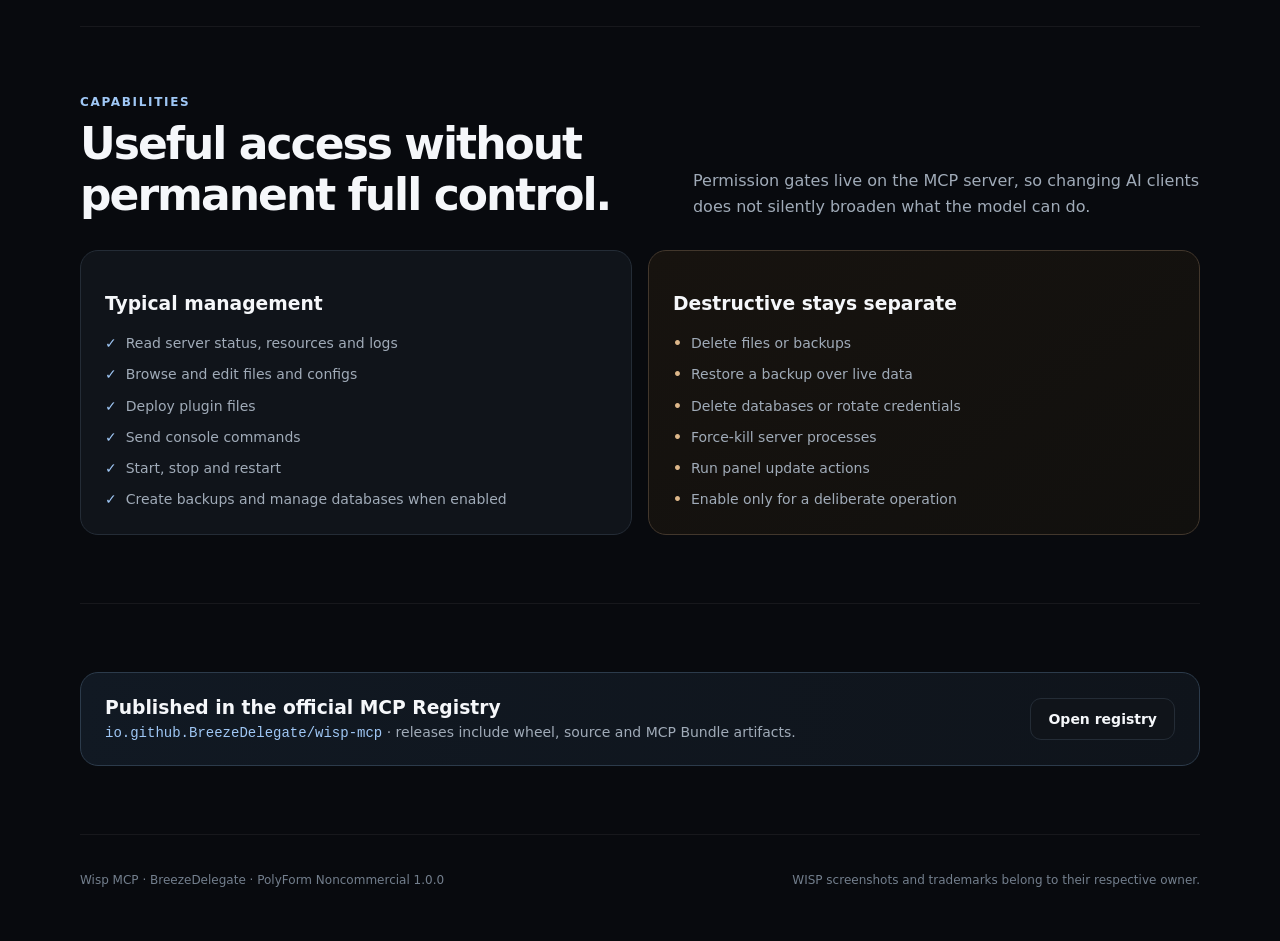
==== commit d8e991cd: "Release 1.2.2" ====
--- a/docs/index.html
+++ b/docs/index.html
@@ -31,7 +31,7 @@
     .hero{padding:88px 0 54px;display:grid;grid-template-columns:1.25fr .75fr;gap:54px;align-items:center}.eyebrow{font-size:12px;text-transform:uppercase;letter-spacing:.17em;color:var(--accent2);font-weight:800}.hero h1{font-size:clamp(48px,7vw,78px);line-height:.98;letter-spacing:-.06em;margin:14px 0 22px;max-width:790px}.hero p{font-size:19px;line-height:1.65;color:var(--muted);max-width:720px;margin:0}.pills{display:flex;flex-wrap:wrap;gap:9px;margin:26px 0 0}.pill{padding:8px 11px;border:1px solid var(--line);background:rgba(16,20,26,.74);border-radius:999px;font-size:12px;color:#cbd5df}.actions{display:flex;flex-wrap:wrap;gap:11px;margin-top:30px}.btn{display:inline-flex;align-items:center;justify-content:center;padding:12px 17px;border-radius:11px;background:var(--text);color:#090b0f;font-weight:800;font-size:14px}.btn.secondary{background:var(--panel);color:var(--text);border:1px solid var(--line)}
     .flow{border:1px solid var(--line);background:linear-gradient(145deg,#111720,#0d1117);border-radius:22px;padding:26px;box-shadow:0 24px 70px rgba(0,0,0,.25)}.flow-title{font-size:12px;color:var(--soft);text-transform:uppercase;letter-spacing:.13em;margin-bottom:22px}.flow-line{display:flex;align-items:center;gap:10px}.node{flex:1;padding:16px 10px;border:1px solid var(--line);background:#0b0f14;border-radius:13px;text-align:center;font-size:13px;font-weight:750}.arrow{color:#5f6d7c}.flow small{display:block;color:var(--soft);line-height:1.55;margin-top:18px}
     section{padding:68px 0;border-top:1px solid rgba(255,255,255,.06)}.section-head{display:flex;justify-content:space-between;align-items:end;gap:30px;margin-bottom:30px}.section-head h2{margin:0;font-size:clamp(30px,4vw,44px);letter-spacing:-.045em}.section-head p{margin:0;color:var(--muted);line-height:1.6;max-width:560px}.kicker{font-size:12px;color:var(--accent2);font-weight:800;text-transform:uppercase;letter-spacing:.14em;margin-bottom:9px}
-    .recognize{display:grid;grid-template-columns:.82fr 1.18fr;gap:22px}.note{background:var(--panel);border:1px solid var(--line);border-radius:18px;padding:26px}.note h3{margin:0 0 12px;font-size:22px;letter-spacing:-.025em}.note p{margin:0;color:var(--muted);line-height:1.7}.note strong{color:var(--text)}.shot{overflow:hidden;border:1px solid var(--line);border-radius:18px;background:#0d1117}.shot img{width:100%;display:block}.caption{padding:12px 15px;color:var(--soft);font-size:12px;border-top:1px solid var(--line)}
+    .recognize{display:grid;grid-template-columns:.72fr 1.28fr;gap:22px}.note{background:var(--panel);border:1px solid var(--line);border-radius:18px;padding:26px}.note h3{margin:0 0 12px;font-size:22px;letter-spacing:-.025em}.note p{margin:0;color:var(--muted);line-height:1.7}.note strong{color:var(--text)}.shot{overflow:hidden;border:1px solid var(--line);border-radius:18px;background:#0d1117}.shot img{width:100%;display:block}.gallery{display:grid;grid-template-columns:1fr 1fr;gap:14px}.gallery .shot:first-child{grid-column:1/-1}.caption{padding:12px 15px;color:var(--soft);font-size:12px;border-top:1px solid var(--line)}
     .steps{display:grid;grid-template-columns:repeat(4,1fr);gap:14px}.step{background:var(--panel);border:1px solid var(--line);border-radius:17px;padding:21px;min-height:190px}.num{width:30px;height:30px;border-radius:9px;display:grid;place-items:center;background:#1a222c;border:1px solid #2b3643;color:var(--accent2);font-weight:850;font-size:12px}.step h3{margin:20px 0 9px;font-size:18px}.step p{margin:0;color:var(--muted);font-size:14px;line-height:1.6}
     .clients{display:grid;grid-template-columns:repeat(3,1fr);gap:15px}.client{background:linear-gradient(145deg,var(--panel2),var(--panel));border:1px solid var(--line);border-radius:18px;padding:24px}.client h3{margin:0 0 9px;font-size:20px}.client p{color:var(--muted);font-size:14px;line-height:1.65;min-height:70px}.client a{color:var(--accent2);font-weight:700;font-size:13px}.tag{display:inline-block;margin-bottom:18px;padding:6px 9px;border:1px solid var(--line);border-radius:999px;font-size:11px;color:#c9d3de}
     .install-grid{display:grid;grid-template-columns:1fr 1fr;gap:16px}.install-card{border:1px solid var(--line);border-radius:18px;padding:24px;background:var(--panel)}.install-card h3{margin:0 0 8px;font-size:20px}.install-card p{margin:0 0 18px;color:var(--muted);font-size:14px;line-height:1.6}.codebox{position:relative;background:#070a0e;border:1px solid #202832;border-radius:13px;padding:18px 62px 18px 17px;overflow:auto;font-size:12px;line-height:1.6;color:#dce7f4}.copy{position:absolute;top:10px;right:10px;background:#171d25;color:#cdd6e0;border:1px solid #2a3440;border-radius:8px;padding:6px 9px;font-size:11px;cursor:pointer}.copy:hover{background:#202934}
@@ -68,7 +68,11 @@
       <div class="section-head"><div><div class="kicker">Step zero</div><h2>First, check that your panel is WISP.</h2></div><p>Hosts can change the logo, colors and domain, so use the screenshot as a visual clue — not as the only proof.</p></div>
       <div class="recognize">
         <div class="note"><h3>Looks familiar?</h3><p>If your game-server dashboard looks similar, your host may use WISP. If you are unsure, ask support: <strong>“Does my server use WISP, and can I create a WISP Client API token?”</strong><br><br>If yes, Wisp MCP is designed for that panel. No host-specific integration is required.</p></div>
-        <figure class="shot"><img src="https://wisp.gg/images/features/gamequery.png" alt="Official example of the WISP game panel interface" loading="lazy"><figcaption class="caption">Official WISP interface example, served by wisp.gg. White-label installations may look different.</figcaption></figure>
+        <div class="gallery">
+          <figure class="shot"><img src="assets/wisp-client-panel.webp" alt="WISP client game-server dashboard" loading="lazy"><figcaption class="caption">Typical client-facing WISP dashboard — the easiest view for hosted-server users to recognize.</figcaption></figure>
+          <figure class="shot"><img src="assets/wisp-admin-panel.webp" alt="WISP administration announcements interface" loading="lazy"><figcaption class="caption">WISP administration interface. Admin-only areas may not be visible on hosted accounts.</figcaption></figure>
+          <figure class="shot"><img src="https://wisp.gg/images/features/gamequery.png" alt="Official WISP game query interface example" loading="lazy"><figcaption class="caption">Official WISP example from wisp.gg. White-label installations can use different logos, colors and domains.</figcaption></figure>
+        </div>
       </div>
     </section>
 
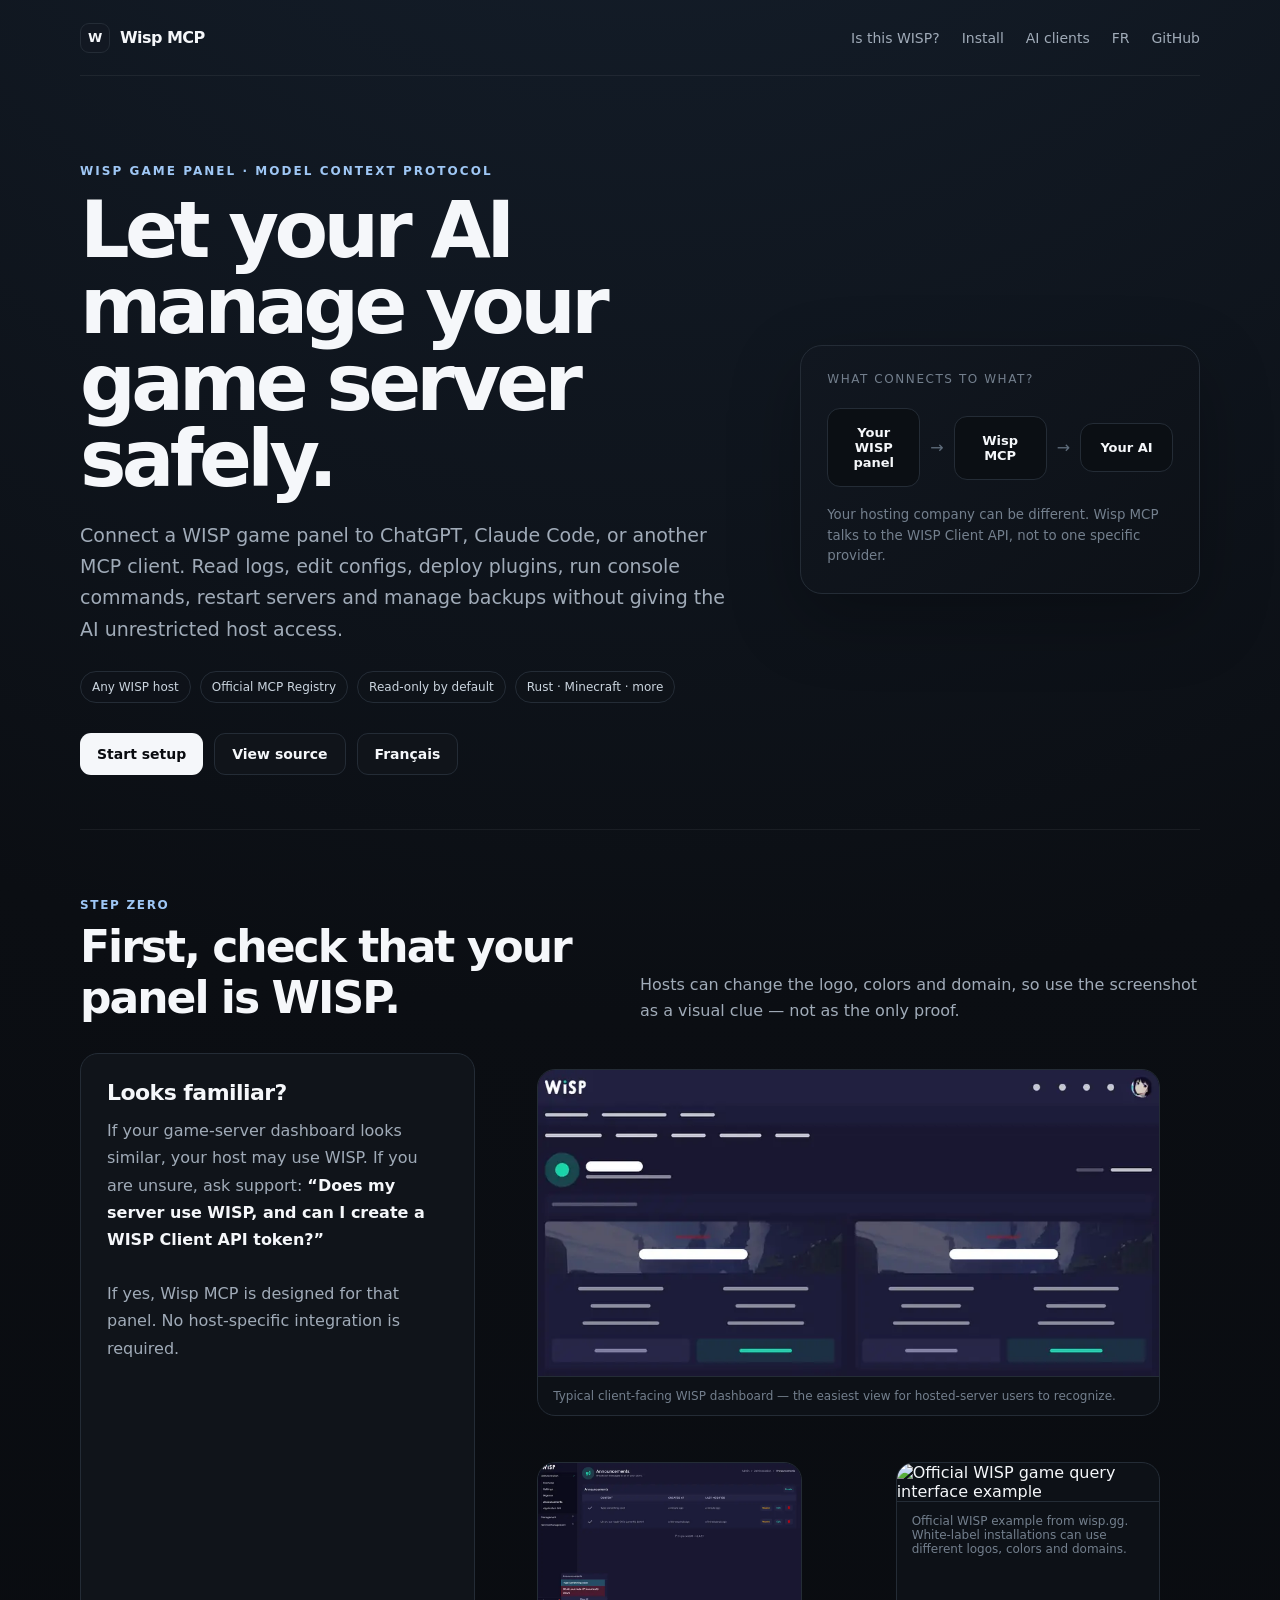
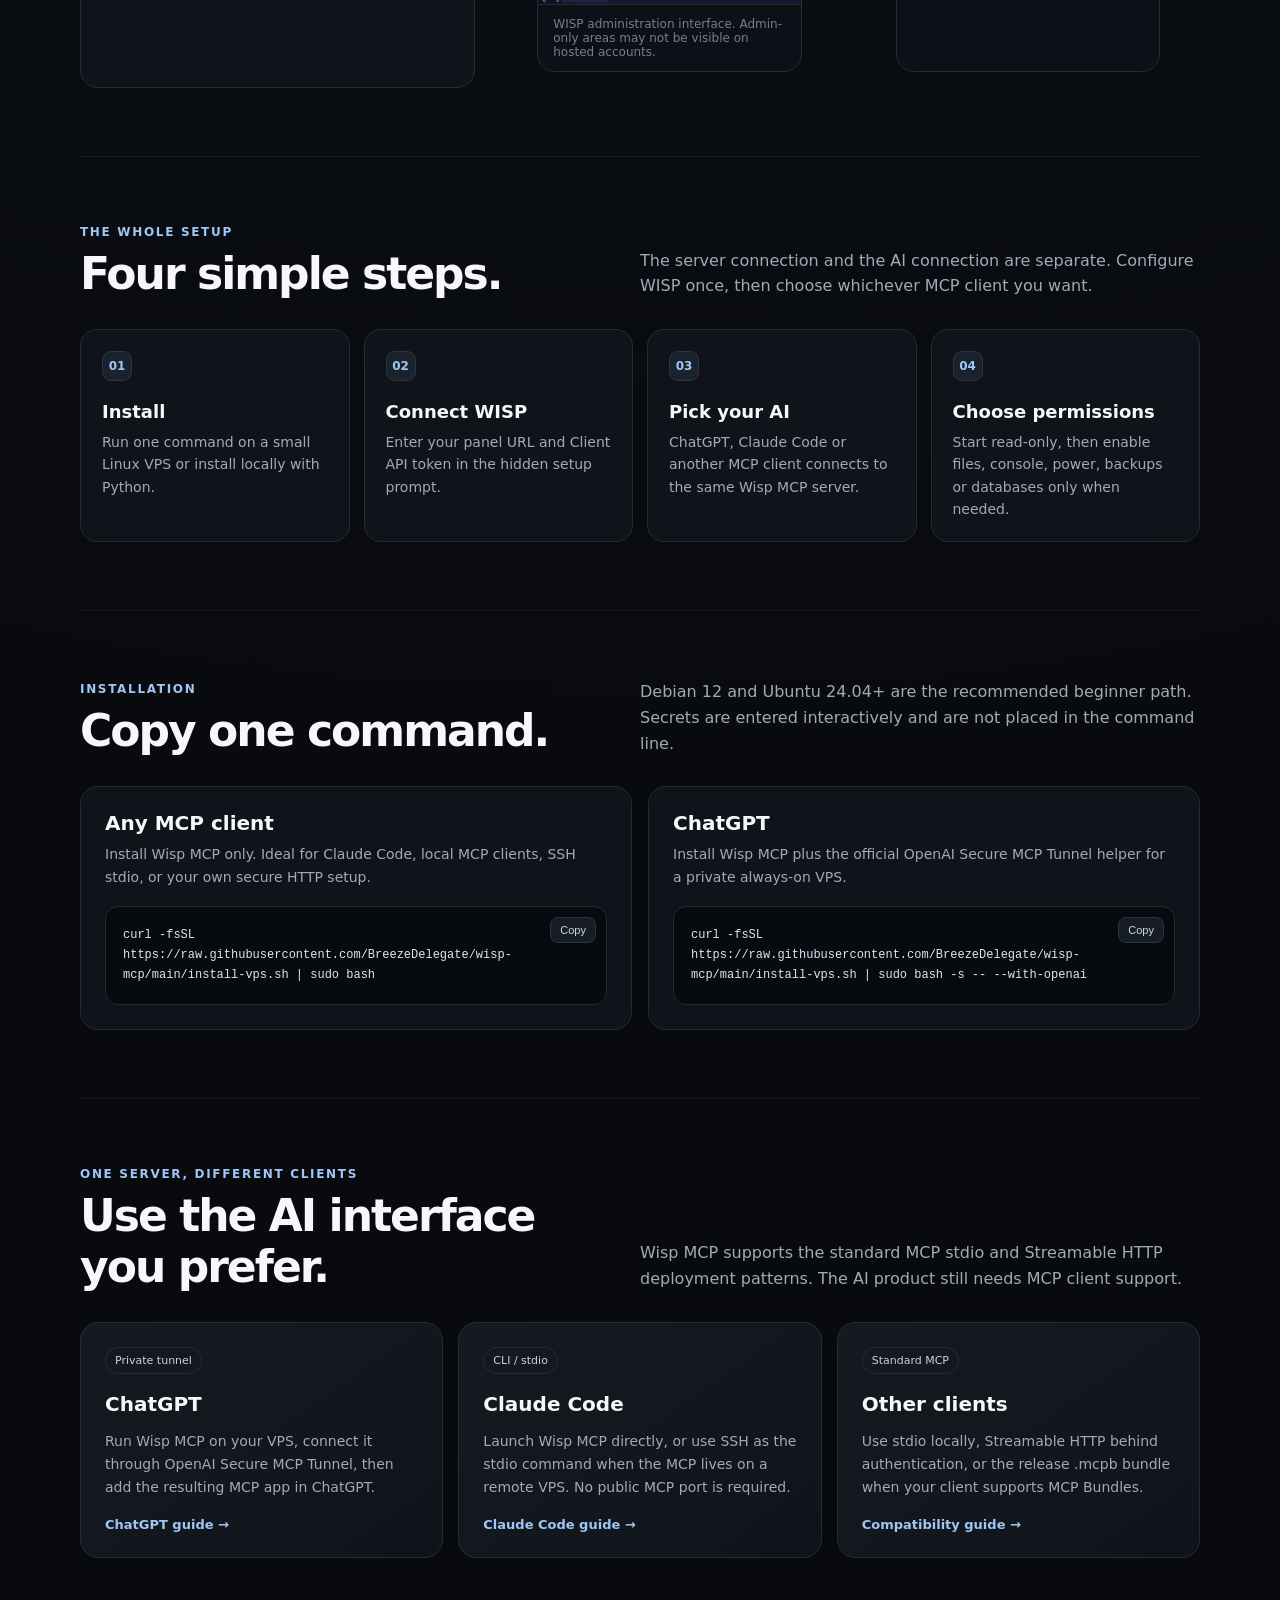
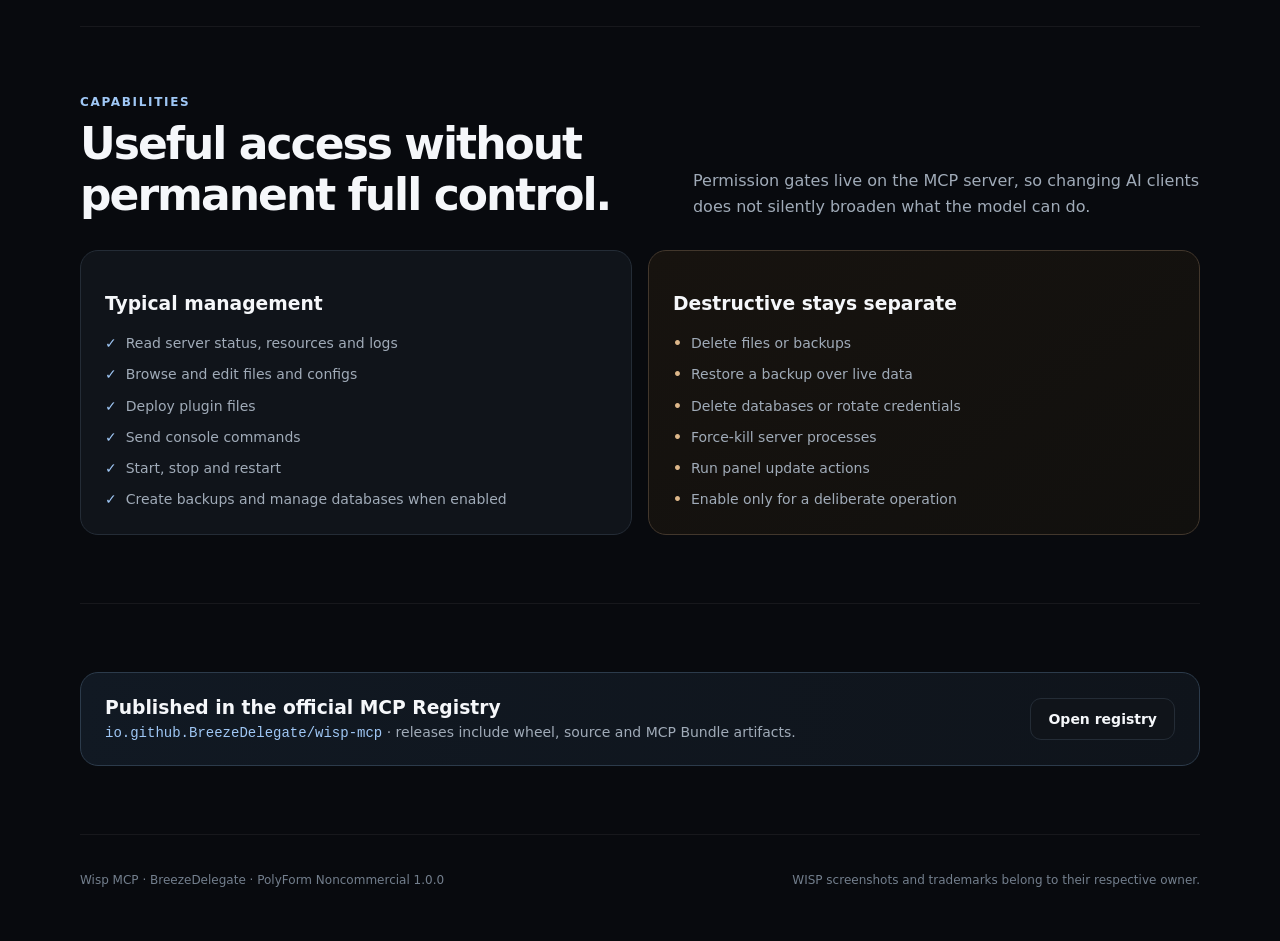
==== commit 2a55639d: "Add French beginner documentation" ====
--- a/docs/index.html
+++ b/docs/index.html
@@ -6,6 +6,9 @@
   <title>Wisp MCP — connect your WISP game panel to AI</title>
   <meta name="description" content="Wisp MCP connects WISP game panels to MCP-compatible AI clients for game-server files, console, power, backups, databases and diagnostics. Provider-agnostic and safe by default.">
   <link rel="canonical" href="https://breezedelegate.github.io/wisp-mcp/">
+  <link rel="alternate" hreflang="en" href="https://breezedelegate.github.io/wisp-mcp/">
+  <link rel="alternate" hreflang="fr" href="https://breezedelegate.github.io/wisp-mcp/fr/">
+  <link rel="alternate" hreflang="x-default" href="https://breezedelegate.github.io/wisp-mcp/">
   <meta property="og:title" content="Wisp MCP — connect your WISP game panel to AI">
   <meta property="og:description" content="A provider-agnostic MCP server for managing game servers through the WISP Client API.">
   <meta property="og:type" content="website">
@@ -24,29 +27,13 @@
     "license":"https://polyformproject.org/licenses/noncommercial/1.0.0/"
   }
   </script>
-  <style>
-    :root{color-scheme:dark;--bg:#080a0e;--panel:#10141a;--panel2:#151a21;--line:#242c36;--text:#f5f7fa;--muted:#a0abb8;--soft:#737f8d;--accent:#dcecff;--accent2:#9fc7f5;font-family:Inter,ui-sans-serif,system-ui,-apple-system,BlinkMacSystemFont,"Segoe UI",sans-serif}
-    *{box-sizing:border-box}html{scroll-behavior:smooth}body{margin:0;background:radial-gradient(circle at 50% -15%,#172332 0,#0b0e13 34%,var(--bg) 66%);color:var(--text);min-height:100vh}a{color:inherit;text-decoration:none}code{font-family:"SFMono-Regular",Consolas,"Liberation Mono",monospace}
-    .wrap{width:min(1120px,92vw);margin:auto}.nav{height:76px;display:flex;align-items:center;justify-content:space-between;border-bottom:1px solid rgba(255,255,255,.06)}.brand{display:flex;align-items:center;gap:10px;font-weight:800;letter-spacing:-.035em}.mark{display:grid;place-items:center;width:30px;height:30px;border:1px solid var(--line);border-radius:9px;background:#121822;font-size:13px}.navlinks{display:flex;gap:22px;color:var(--muted);font-size:14px}.navlinks a:hover{color:var(--text)}
-    .hero{padding:88px 0 54px;display:grid;grid-template-columns:1.25fr .75fr;gap:54px;align-items:center}.eyebrow{font-size:12px;text-transform:uppercase;letter-spacing:.17em;color:var(--accent2);font-weight:800}.hero h1{font-size:clamp(48px,7vw,78px);line-height:.98;letter-spacing:-.06em;margin:14px 0 22px;max-width:790px}.hero p{font-size:19px;line-height:1.65;color:var(--muted);max-width:720px;margin:0}.pills{display:flex;flex-wrap:wrap;gap:9px;margin:26px 0 0}.pill{padding:8px 11px;border:1px solid var(--line);background:rgba(16,20,26,.74);border-radius:999px;font-size:12px;color:#cbd5df}.actions{display:flex;flex-wrap:wrap;gap:11px;margin-top:30px}.btn{display:inline-flex;align-items:center;justify-content:center;padding:12px 17px;border-radius:11px;background:var(--text);color:#090b0f;font-weight:800;font-size:14px}.btn.secondary{background:var(--panel);color:var(--text);border:1px solid var(--line)}
-    .flow{border:1px solid var(--line);background:linear-gradient(145deg,#111720,#0d1117);border-radius:22px;padding:26px;box-shadow:0 24px 70px rgba(0,0,0,.25)}.flow-title{font-size:12px;color:var(--soft);text-transform:uppercase;letter-spacing:.13em;margin-bottom:22px}.flow-line{display:flex;align-items:center;gap:10px}.node{flex:1;padding:16px 10px;border:1px solid var(--line);background:#0b0f14;border-radius:13px;text-align:center;font-size:13px;font-weight:750}.arrow{color:#5f6d7c}.flow small{display:block;color:var(--soft);line-height:1.55;margin-top:18px}
-    section{padding:68px 0;border-top:1px solid rgba(255,255,255,.06)}.section-head{display:flex;justify-content:space-between;align-items:end;gap:30px;margin-bottom:30px}.section-head h2{margin:0;font-size:clamp(30px,4vw,44px);letter-spacing:-.045em}.section-head p{margin:0;color:var(--muted);line-height:1.6;max-width:560px}.kicker{font-size:12px;color:var(--accent2);font-weight:800;text-transform:uppercase;letter-spacing:.14em;margin-bottom:9px}
-    .recognize{display:grid;grid-template-columns:.72fr 1.28fr;gap:22px}.note{background:var(--panel);border:1px solid var(--line);border-radius:18px;padding:26px}.note h3{margin:0 0 12px;font-size:22px;letter-spacing:-.025em}.note p{margin:0;color:var(--muted);line-height:1.7}.note strong{color:var(--text)}.shot{overflow:hidden;border:1px solid var(--line);border-radius:18px;background:#0d1117}.shot img{width:100%;display:block}.gallery{display:grid;grid-template-columns:1fr 1fr;gap:14px}.gallery .shot:first-child{grid-column:1/-1}.caption{padding:12px 15px;color:var(--soft);font-size:12px;border-top:1px solid var(--line)}
-    .steps{display:grid;grid-template-columns:repeat(4,1fr);gap:14px}.step{background:var(--panel);border:1px solid var(--line);border-radius:17px;padding:21px;min-height:190px}.num{width:30px;height:30px;border-radius:9px;display:grid;place-items:center;background:#1a222c;border:1px solid #2b3643;color:var(--accent2);font-weight:850;font-size:12px}.step h3{margin:20px 0 9px;font-size:18px}.step p{margin:0;color:var(--muted);font-size:14px;line-height:1.6}
-    .clients{display:grid;grid-template-columns:repeat(3,1fr);gap:15px}.client{background:linear-gradient(145deg,var(--panel2),var(--panel));border:1px solid var(--line);border-radius:18px;padding:24px}.client h3{margin:0 0 9px;font-size:20px}.client p{color:var(--muted);font-size:14px;line-height:1.65;min-height:70px}.client a{color:var(--accent2);font-weight:700;font-size:13px}.tag{display:inline-block;margin-bottom:18px;padding:6px 9px;border:1px solid var(--line);border-radius:999px;font-size:11px;color:#c9d3de}
-    .install-grid{display:grid;grid-template-columns:1fr 1fr;gap:16px}.install-card{border:1px solid var(--line);border-radius:18px;padding:24px;background:var(--panel)}.install-card h3{margin:0 0 8px;font-size:20px}.install-card p{margin:0 0 18px;color:var(--muted);font-size:14px;line-height:1.6}.codebox{position:relative;background:#070a0e;border:1px solid #202832;border-radius:13px;padding:18px 62px 18px 17px;overflow:auto;font-size:12px;line-height:1.6;color:#dce7f4}.copy{position:absolute;top:10px;right:10px;background:#171d25;color:#cdd6e0;border:1px solid #2a3440;border-radius:8px;padding:6px 9px;font-size:11px;cursor:pointer}.copy:hover{background:#202934}
-    .caps{display:grid;grid-template-columns:1fr 1fr;gap:16px}.capbox{border:1px solid var(--line);border-radius:18px;padding:24px;background:var(--panel)}.capbox ul{list-style:none;padding:0;margin:18px 0 0;display:grid;gap:11px}.capbox li{color:var(--muted);font-size:14px;line-height:1.45}.capbox li:before{content:"✓";color:var(--accent2);font-weight:900;margin-right:9px}.warning{border-color:#42372c;background:linear-gradient(145deg,#17130f,#11100e)}.warning li:before{content:"•";color:#ddb78a}
-    .registry{display:flex;align-items:center;justify-content:space-between;gap:20px;border:1px solid #2c3b4b;background:linear-gradient(100deg,#111923,#0f141b);border-radius:18px;padding:24px}.registry h3{margin:0 0 6px}.registry p{margin:0;color:var(--muted);font-size:14px}.registry code{color:var(--accent2)}
-    footer{padding:38px 0 54px;color:var(--soft);font-size:12px;display:flex;justify-content:space-between;gap:20px;border-top:1px solid rgba(255,255,255,.06)}
-    @media(max-width:900px){.hero{grid-template-columns:1fr}.flow{max-width:600px}.recognize{grid-template-columns:1fr}.steps{grid-template-columns:1fr 1fr}.clients,.install-grid,.caps{grid-template-columns:1fr}.client p{min-height:0}.section-head{display:block}.section-head p{margin-top:12px}.registry{display:block}.registry .btn{margin-top:18px}}
-    @media(max-width:600px){.wrap{width:min(94vw,1120px)}.navlinks{display:none}.hero{padding-top:58px}.hero h1{font-size:48px}.steps{grid-template-columns:1fr}.flow-line{display:grid;grid-template-columns:1fr}.arrow{transform:rotate(90deg);text-align:center}.codebox{padding-right:16px;padding-top:48px}footer{display:block;line-height:1.8}}
-  </style>
+  <link rel="stylesheet" href="assets/site.css">
 </head>
 <body>
   <div class="wrap">
     <nav class="nav">
       <a class="brand" href="./"><span class="mark">W</span> Wisp MCP</a>
-      <div class="navlinks"><a href="#recognize">Is this WISP?</a><a href="#install">Install</a><a href="#clients">AI clients</a><a href="https://github.com/BreezeDelegate/wisp-mcp">GitHub</a></div>
+      <div class="navlinks"><a href="#recognize">Is this WISP?</a><a href="#install">Install</a><a href="#clients">AI clients</a><a href="fr/">FR</a><a href="https://github.com/BreezeDelegate/wisp-mcp">GitHub</a></div>
     </nav>
 
     <header class="hero">
@@ -55,7 +42,7 @@
         <h1>Let your AI manage your game server safely.</h1>
         <p>Connect a WISP game panel to ChatGPT, Claude Code, or another MCP client. Read logs, edit configs, deploy plugins, run console commands, restart servers and manage backups without giving the AI unrestricted host access.</p>
         <div class="pills"><span class="pill">Any WISP host</span><span class="pill">Official MCP Registry</span><span class="pill">Read-only by default</span><span class="pill">Rust · Minecraft · more</span></div>
-        <div class="actions"><a class="btn" href="#install">Start setup</a><a class="btn secondary" href="https://github.com/BreezeDelegate/wisp-mcp">View source</a></div>
+        <div class="actions"><a class="btn" href="#install">Start setup</a><a class="btn secondary" href="https://github.com/BreezeDelegate/wisp-mcp">View source</a><a class="btn secondary" href="fr/">Français</a></div>
       </div>
       <aside class="flow">
         <div class="flow-title">What connects to what?</div>
@@ -117,8 +104,6 @@
 
     <footer><span>Wisp MCP · BreezeDelegate · PolyForm Noncommercial 1.0.0</span><span>WISP screenshots and trademarks belong to their respective owner.</span></footer>
   </div>
-  <script>
-    document.querySelectorAll('[data-copy]').forEach(function(button){button.addEventListener('click',function(){navigator.clipboard.writeText(button.dataset.copy).then(function(){var old=button.textContent;button.textContent='Copied';setTimeout(function(){button.textContent=old},1200)})})});
-  </script>
+  <script src="assets/site.js" defer></script>
 </body>
 </html>
--- a/docs/assets/site.css
+++ b/docs/assets/site.css
@@ -0,0 +1,15 @@
+:root{color-scheme:dark;--bg:#080a0e;--panel:#10141a;--panel2:#151a21;--line:#242c36;--text:#f5f7fa;--muted:#a0abb8;--soft:#737f8d;--accent:#dcecff;--accent2:#9fc7f5;font-family:Inter,ui-sans-serif,system-ui,-apple-system,BlinkMacSystemFont,"Segoe UI",sans-serif}
+    *{box-sizing:border-box}html{scroll-behavior:smooth}body{margin:0;background:radial-gradient(circle at 50% -15%,#172332 0,#0b0e13 34%,var(--bg) 66%);color:var(--text);min-height:100vh}a{color:inherit;text-decoration:none}code{font-family:"SFMono-Regular",Consolas,"Liberation Mono",monospace}
+    .wrap{width:min(1120px,92vw);margin:auto}.nav{height:76px;display:flex;align-items:center;justify-content:space-between;border-bottom:1px solid rgba(255,255,255,.06)}.brand{display:flex;align-items:center;gap:10px;font-weight:800;letter-spacing:-.035em}.mark{display:grid;place-items:center;width:30px;height:30px;border:1px solid var(--line);border-radius:9px;background:#121822;font-size:13px}.navlinks{display:flex;gap:22px;color:var(--muted);font-size:14px}.navlinks a:hover{color:var(--text)}
+    .hero{padding:88px 0 54px;display:grid;grid-template-columns:1.25fr .75fr;gap:54px;align-items:center}.eyebrow{font-size:12px;text-transform:uppercase;letter-spacing:.17em;color:var(--accent2);font-weight:800}.hero h1{font-size:clamp(48px,7vw,78px);line-height:.98;letter-spacing:-.06em;margin:14px 0 22px;max-width:790px}.hero p{font-size:19px;line-height:1.65;color:var(--muted);max-width:720px;margin:0}.pills{display:flex;flex-wrap:wrap;gap:9px;margin:26px 0 0}.pill{padding:8px 11px;border:1px solid var(--line);background:rgba(16,20,26,.74);border-radius:999px;font-size:12px;color:#cbd5df}.actions{display:flex;flex-wrap:wrap;gap:11px;margin-top:30px}.btn{display:inline-flex;align-items:center;justify-content:center;padding:12px 17px;border-radius:11px;background:var(--text);color:#090b0f;font-weight:800;font-size:14px}.btn.secondary{background:var(--panel);color:var(--text);border:1px solid var(--line)}
+    .flow{border:1px solid var(--line);background:linear-gradient(145deg,#111720,#0d1117);border-radius:22px;padding:26px;box-shadow:0 24px 70px rgba(0,0,0,.25)}.flow-title{font-size:12px;color:var(--soft);text-transform:uppercase;letter-spacing:.13em;margin-bottom:22px}.flow-line{display:flex;align-items:center;gap:10px}.node{flex:1;padding:16px 10px;border:1px solid var(--line);background:#0b0f14;border-radius:13px;text-align:center;font-size:13px;font-weight:750}.arrow{color:#5f6d7c}.flow small{display:block;color:var(--soft);line-height:1.55;margin-top:18px}
+    section{padding:68px 0;border-top:1px solid rgba(255,255,255,.06)}.section-head{display:flex;justify-content:space-between;align-items:end;gap:30px;margin-bottom:30px}.section-head h2{margin:0;font-size:clamp(30px,4vw,44px);letter-spacing:-.045em}.section-head p{margin:0;color:var(--muted);line-height:1.6;max-width:560px}.kicker{font-size:12px;color:var(--accent2);font-weight:800;text-transform:uppercase;letter-spacing:.14em;margin-bottom:9px}
+    .recognize{display:grid;grid-template-columns:.72fr 1.28fr;gap:22px}.note{background:var(--panel);border:1px solid var(--line);border-radius:18px;padding:26px}.note h3{margin:0 0 12px;font-size:22px;letter-spacing:-.025em}.note p{margin:0;color:var(--muted);line-height:1.7}.note strong{color:var(--text)}.shot{overflow:hidden;border:1px solid var(--line);border-radius:18px;background:#0d1117}.shot img{width:100%;display:block}.gallery{display:grid;grid-template-columns:1fr 1fr;gap:14px}.gallery .shot:first-child{grid-column:1/-1}.caption{padding:12px 15px;color:var(--soft);font-size:12px;border-top:1px solid var(--line)}
+    .steps{display:grid;grid-template-columns:repeat(4,1fr);gap:14px}.step{background:var(--panel);border:1px solid var(--line);border-radius:17px;padding:21px;min-height:190px}.num{width:30px;height:30px;border-radius:9px;display:grid;place-items:center;background:#1a222c;border:1px solid #2b3643;color:var(--accent2);font-weight:850;font-size:12px}.step h3{margin:20px 0 9px;font-size:18px}.step p{margin:0;color:var(--muted);font-size:14px;line-height:1.6}
+    .clients{display:grid;grid-template-columns:repeat(3,1fr);gap:15px}.client{background:linear-gradient(145deg,var(--panel2),var(--panel));border:1px solid var(--line);border-radius:18px;padding:24px}.client h3{margin:0 0 9px;font-size:20px}.client p{color:var(--muted);font-size:14px;line-height:1.65;min-height:70px}.client a{color:var(--accent2);font-weight:700;font-size:13px}.tag{display:inline-block;margin-bottom:18px;padding:6px 9px;border:1px solid var(--line);border-radius:999px;font-size:11px;color:#c9d3de}
+    .install-grid{display:grid;grid-template-columns:1fr 1fr;gap:16px}.install-card{border:1px solid var(--line);border-radius:18px;padding:24px;background:var(--panel)}.install-card h3{margin:0 0 8px;font-size:20px}.install-card p{margin:0 0 18px;color:var(--muted);font-size:14px;line-height:1.6}.codebox{position:relative;background:#070a0e;border:1px solid #202832;border-radius:13px;padding:18px 62px 18px 17px;overflow:auto;font-size:12px;line-height:1.6;color:#dce7f4}.copy{position:absolute;top:10px;right:10px;background:#171d25;color:#cdd6e0;border:1px solid #2a3440;border-radius:8px;padding:6px 9px;font-size:11px;cursor:pointer}.copy:hover{background:#202934}
+    .caps{display:grid;grid-template-columns:1fr 1fr;gap:16px}.capbox{border:1px solid var(--line);border-radius:18px;padding:24px;background:var(--panel)}.capbox ul{list-style:none;padding:0;margin:18px 0 0;display:grid;gap:11px}.capbox li{color:var(--muted);font-size:14px;line-height:1.45}.capbox li:before{content:"✓";color:var(--accent2);font-weight:900;margin-right:9px}.warning{border-color:#42372c;background:linear-gradient(145deg,#17130f,#11100e)}.warning li:before{content:"•";color:#ddb78a}
+    .registry{display:flex;align-items:center;justify-content:space-between;gap:20px;border:1px solid #2c3b4b;background:linear-gradient(100deg,#111923,#0f141b);border-radius:18px;padding:24px}.registry h3{margin:0 0 6px}.registry p{margin:0;color:var(--muted);font-size:14px}.registry code{color:var(--accent2)}
+    footer{padding:38px 0 54px;color:var(--soft);font-size:12px;display:flex;justify-content:space-between;gap:20px;border-top:1px solid rgba(255,255,255,.06)}
+    @media(max-width:900px){.hero{grid-template-columns:1fr}.flow{max-width:600px}.recognize{grid-template-columns:1fr}.steps{grid-template-columns:1fr 1fr}.clients,.install-grid,.caps{grid-template-columns:1fr}.client p{min-height:0}.section-head{display:block}.section-head p{margin-top:12px}.registry{display:block}.registry .btn{margin-top:18px}}
+    @media(max-width:600px){.wrap{width:min(94vw,1120px)}.navlinks{display:none}.hero{padding-top:58px}.hero h1{font-size:48px}.steps{grid-template-columns:1fr}.flow-line{display:grid;grid-template-columns:1fr}.arrow{transform:rotate(90deg);text-align:center}.codebox{padding-right:16px;padding-top:48px}footer{display:block;line-height:1.8}}
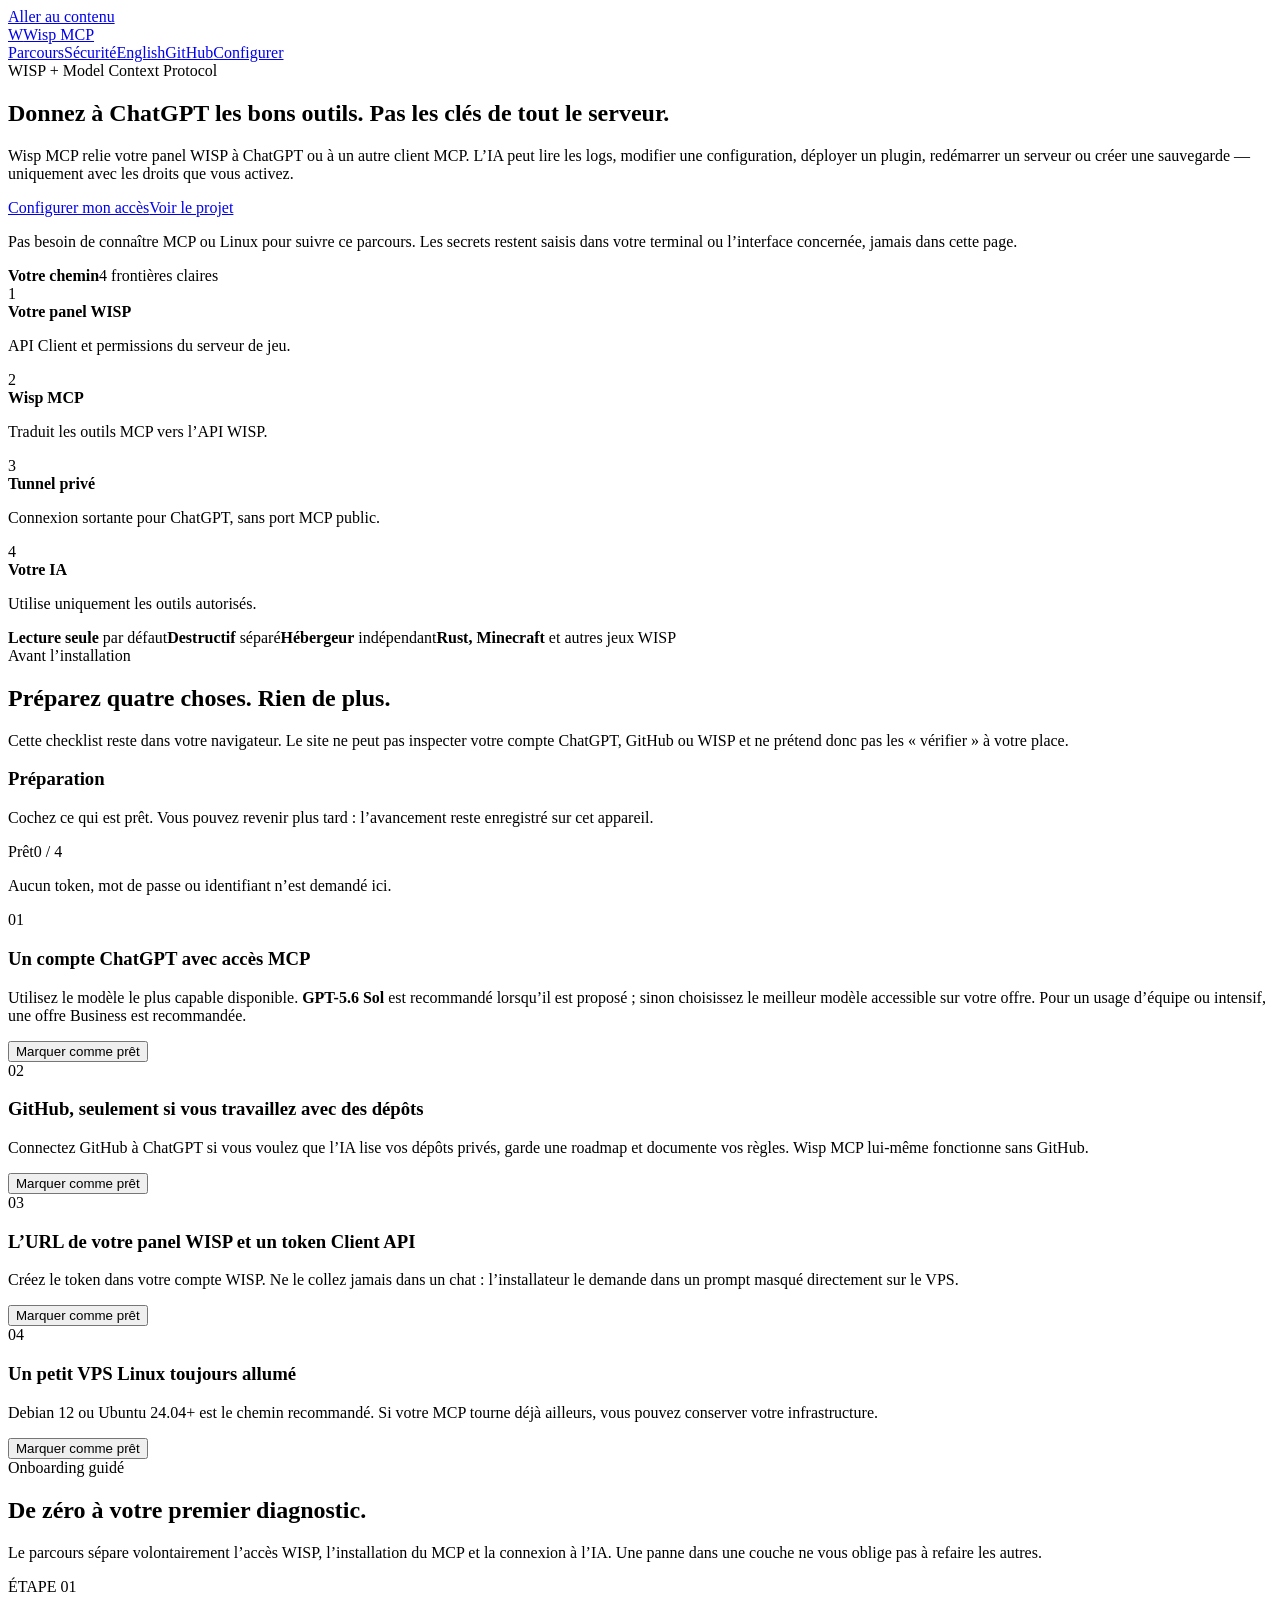
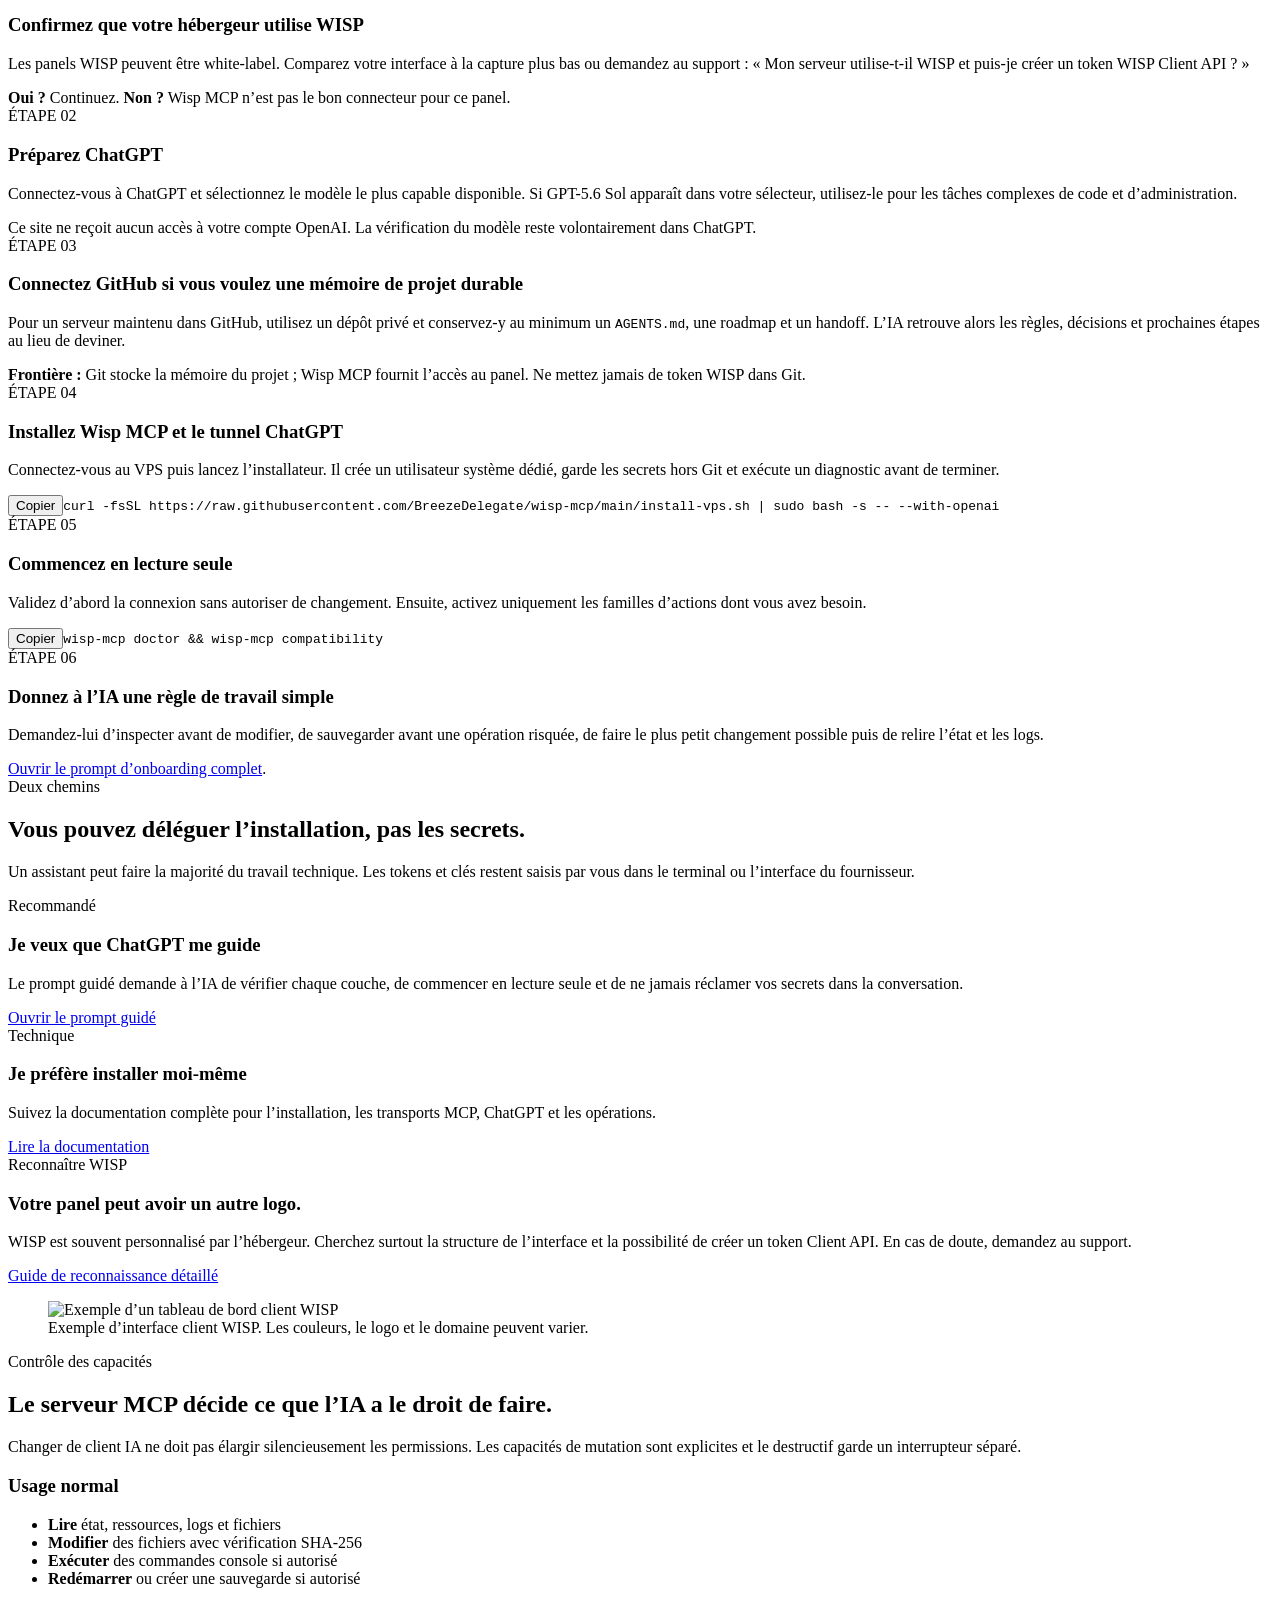
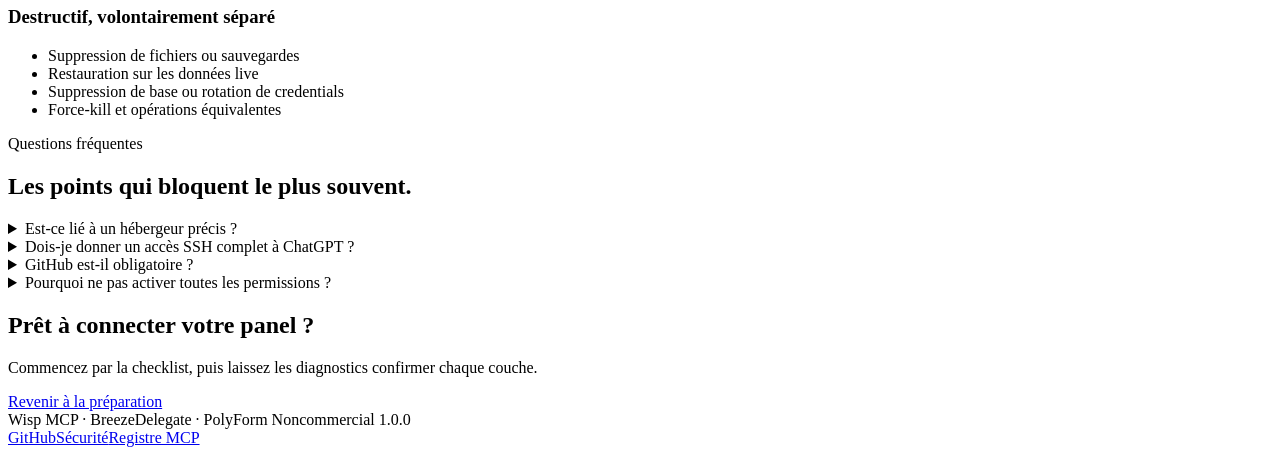
==== commit 82123502: "Prepare Wisp MCP 1.5.0 public onboarding RC [skip ci]" ====
--- a/docs/index.html
+++ b/docs/index.html
@@ -1,109 +1,24 @@
-<!doctype html>
-<html lang="en">
-<head>
-  <meta charset="utf-8">
-  <meta name="viewport" content="width=device-width,initial-scale=1">
-  <title>Wisp MCP — connect your WISP game panel to AI</title>
-  <meta name="description" content="Wisp MCP connects WISP game panels to MCP-compatible AI clients for game-server files, console, power, backups, databases and diagnostics. Provider-agnostic and safe by default.">
-  <link rel="canonical" href="https://breezedelegate.github.io/wisp-mcp/">
-  <link rel="alternate" hreflang="en" href="https://breezedelegate.github.io/wisp-mcp/">
-  <link rel="alternate" hreflang="fr" href="https://breezedelegate.github.io/wisp-mcp/fr/">
-  <link rel="alternate" hreflang="x-default" href="https://breezedelegate.github.io/wisp-mcp/">
-  <meta property="og:title" content="Wisp MCP — connect your WISP game panel to AI">
-  <meta property="og:description" content="A provider-agnostic MCP server for managing game servers through the WISP Client API.">
-  <meta property="og:type" content="website">
-  <meta property="og:url" content="https://breezedelegate.github.io/wisp-mcp/">
-  <meta name="twitter:card" content="summary">
-  <meta name="robots" content="index,follow,max-image-preview:large,max-snippet:-1,max-video-preview:-1">
-  <script type="application/ld+json">
-  {
-    "@context":"https://schema.org",
-    "@type":"SoftwareSourceCode",
-    "name":"Wisp MCP",
-    "description":"Provider-agnostic MCP server for secure game-server management through the WISP Client API.",
-    "codeRepository":"https://github.com/BreezeDelegate/wisp-mcp",
-    "programmingLanguage":"Python",
-    "runtimePlatform":"Python 3.11+",
-    "license":"https://polyformproject.org/licenses/noncommercial/1.0.0/"
-  }
-  </script>
-  <link rel="stylesheet" href="assets/site.css">
-</head>
-<body>
-  <div class="wrap">
-    <nav class="nav">
-      <a class="brand" href="./"><span class="mark">W</span> Wisp MCP</a>
-      <div class="navlinks"><a href="#recognize">Is this WISP?</a><a href="#install">Install</a><a href="#clients">AI clients</a><a href="fr/">FR</a><a href="https://github.com/BreezeDelegate/wisp-mcp">GitHub</a></div>
-    </nav>
-
-    <header class="hero">
-      <div>
-        <div class="eyebrow">WISP game panel · Model Context Protocol</div>
-        <h1>Let your AI manage your game server safely.</h1>
-        <p>Connect a WISP game panel to ChatGPT, Claude Code, or another MCP client. Read logs, edit configs, deploy plugins, run console commands, restart servers and manage backups without giving the AI unrestricted host access.</p>
-        <div class="pills"><span class="pill">Any WISP host</span><span class="pill">Official MCP Registry</span><span class="pill">Read-only by default</span><span class="pill">Rust · Minecraft · more</span></div>
-        <div class="actions"><a class="btn" href="#install">Start setup</a><a class="btn secondary" href="https://github.com/BreezeDelegate/wisp-mcp">View source</a><a class="btn secondary" href="fr/">Français</a></div>
-      </div>
-      <aside class="flow">
-        <div class="flow-title">What connects to what?</div>
-        <div class="flow-line"><div class="node">Your WISP panel</div><div class="arrow">→</div><div class="node">Wisp MCP</div><div class="arrow">→</div><div class="node">Your AI</div></div>
-        <small>Your hosting company can be different. Wisp MCP talks to the WISP Client API, not to one specific provider.</small>
-      </aside>
-    </header>
-
-    <section id="recognize">
-      <div class="section-head"><div><div class="kicker">Step zero</div><h2>First, check that your panel is WISP.</h2></div><p>Hosts can change the logo, colors and domain, so use the screenshot as a visual clue — not as the only proof.</p></div>
-      <div class="recognize">
-        <div class="note"><h3>Looks familiar?</h3><p>If your game-server dashboard looks similar, your host may use WISP. If you are unsure, ask support: <strong>“Does my server use WISP, and can I create a WISP Client API token?”</strong><br><br>If yes, Wisp MCP is designed for that panel. No host-specific integration is required.</p></div>
-        <div class="gallery">
-          <figure class="shot"><img src="assets/wisp-client-panel.webp" alt="WISP client game-server dashboard" loading="lazy"><figcaption class="caption">Typical client-facing WISP dashboard — the easiest view for hosted-server users to recognize.</figcaption></figure>
-          <figure class="shot"><img src="assets/wisp-admin-panel.webp" alt="WISP administration announcements interface" loading="lazy"><figcaption class="caption">WISP administration interface. Admin-only areas may not be visible on hosted accounts.</figcaption></figure>
-          <figure class="shot"><img src="https://wisp.gg/images/features/gamequery.png" alt="Official WISP game query interface example" loading="lazy"><figcaption class="caption">Official WISP example from wisp.gg. White-label installations can use different logos, colors and domains.</figcaption></figure>
-        </div>
-      </div>
-    </section>
-
-    <section>
-      <div class="section-head"><div><div class="kicker">The whole setup</div><h2>Four simple steps.</h2></div><p>The server connection and the AI connection are separate. Configure WISP once, then choose whichever MCP client you want.</p></div>
-      <div class="steps">
-        <div class="step"><div class="num">01</div><h3>Install</h3><p>Run one command on a small Linux VPS or install locally with Python.</p></div>
-        <div class="step"><div class="num">02</div><h3>Connect WISP</h3><p>Enter your panel URL and Client API token in the hidden setup prompt.</p></div>
-        <div class="step"><div class="num">03</div><h3>Pick your AI</h3><p>ChatGPT, Claude Code or another MCP client connects to the same Wisp MCP server.</p></div>
-        <div class="step"><div class="num">04</div><h3>Choose permissions</h3><p>Start read-only, then enable files, console, power, backups or databases only when needed.</p></div>
-      </div>
-    </section>
-
-    <section id="install">
-      <div class="section-head"><div><div class="kicker">Installation</div><h2>Copy one command.</h2></div><p>Debian 12 and Ubuntu 24.04+ are the recommended beginner path. Secrets are entered interactively and are not placed in the command line.</p></div>
-      <div class="install-grid">
-        <div class="install-card"><h3>Any MCP client</h3><p>Install Wisp MCP only. Ideal for Claude Code, local MCP clients, SSH stdio, or your own secure HTTP setup.</p><div class="codebox"><button class="copy" data-copy="curl -fsSL https://raw.githubusercontent.com/BreezeDelegate/wisp-mcp/main/install-vps.sh | sudo bash">Copy</button><code>curl -fsSL https://raw.githubusercontent.com/BreezeDelegate/wisp-mcp/main/install-vps.sh | sudo bash</code></div></div>
-        <div class="install-card"><h3>ChatGPT</h3><p>Install Wisp MCP plus the official OpenAI Secure MCP Tunnel helper for a private always-on VPS.</p><div class="codebox"><button class="copy" data-copy="curl -fsSL https://raw.githubusercontent.com/BreezeDelegate/wisp-mcp/main/install-vps.sh | sudo bash -s -- --with-openai">Copy</button><code>curl -fsSL https://raw.githubusercontent.com/BreezeDelegate/wisp-mcp/main/install-vps.sh | sudo bash -s -- --with-openai</code></div></div>
-      </div>
-    </section>
-
-    <section id="clients">
-      <div class="section-head"><div><div class="kicker">One server, different clients</div><h2>Use the AI interface you prefer.</h2></div><p>Wisp MCP supports the standard MCP stdio and Streamable HTTP deployment patterns. The AI product still needs MCP client support.</p></div>
-      <div class="clients">
-        <div class="client"><span class="tag">Private tunnel</span><h3>ChatGPT</h3><p>Run Wisp MCP on your VPS, connect it through OpenAI Secure MCP Tunnel, then add the resulting MCP app in ChatGPT.</p><a href="https://github.com/BreezeDelegate/wisp-mcp/blob/main/docs/chatgpt.md">ChatGPT guide →</a></div>
-        <div class="client"><span class="tag">CLI / stdio</span><h3>Claude Code</h3><p>Launch Wisp MCP directly, or use SSH as the stdio command when the MCP lives on a remote VPS. No public MCP port is required.</p><a href="https://github.com/BreezeDelegate/wisp-mcp/blob/main/docs/clients.md#claude-code">Claude Code guide →</a></div>
-        <div class="client"><span class="tag">Standard MCP</span><h3>Other clients</h3><p>Use stdio locally, Streamable HTTP behind authentication, or the release .mcpb bundle when your client supports MCP Bundles.</p><a href="https://github.com/BreezeDelegate/wisp-mcp/blob/main/docs/clients.md">Compatibility guide →</a></div>
-      </div>
-    </section>
-
-    <section>
-      <div class="section-head"><div><div class="kicker">Capabilities</div><h2>Useful access without permanent full control.</h2></div><p>Permission gates live on the MCP server, so changing AI clients does not silently broaden what the model can do.</p></div>
-      <div class="caps">
-        <div class="capbox"><h3>Typical management</h3><ul><li>Read server status, resources and logs</li><li>Browse and edit files and configs</li><li>Deploy plugin files</li><li>Send console commands</li><li>Start, stop and restart</li><li>Create backups and manage databases when enabled</li></ul></div>
-        <div class="capbox warning"><h3>Destructive stays separate</h3><ul><li>Delete files or backups</li><li>Restore a backup over live data</li><li>Delete databases or rotate credentials</li><li>Force-kill server processes</li><li>Run panel update actions</li><li>Enable only for a deliberate operation</li></ul></div>
-      </div>
-    </section>
-
-    <section>
-      <div class="registry"><div><h3>Published in the official MCP Registry</h3><p><code>io.github.BreezeDelegate/wisp-mcp</code> · releases include wheel, source and MCP Bundle artifacts.</p></div><a class="btn secondary" href="https://registry.modelcontextprotocol.io/?q=io.github.BreezeDelegate%2Fwisp-mcp">Open registry</a></div>
-    </section>
-
-    <footer><span>Wisp MCP · BreezeDelegate · PolyForm Noncommercial 1.0.0</span><span>WISP screenshots and trademarks belong to their respective owner.</span></footer>
-  </div>
-  <script src="assets/site.js" defer></script>
-</body>
-</html>
+<!doctype html><html lang="fr"><head><meta charset="utf-8"><meta name="viewport" content="width=device-width,initial-scale=1"><title>Wisp MCP — connecter ChatGPT à votre serveur WISP</title><meta name="description" content="Onboarding guidé Wisp MCP : préparez ChatGPT, connectez votre panel WISP et donnez à l’IA uniquement les permissions dont elle a besoin."><link rel="canonical" href="https://wisp.hinoake.com/"><link rel="alternate" hreflang="fr" href="https://wisp.hinoake.com/"><link rel="alternate" hreflang="en" href="https://wisp.hinoake.com/en/"><link rel="alternate" hreflang="x-default" href="https://wisp.hinoake.com/"><meta property="og:title" content="Wisp MCP — votre serveur WISP, pilotable avec ChatGPT"><meta property="og:description" content="Un parcours guidé et prudent du panel WISP à un client MCP."><meta property="og:type" content="website"><meta property="og:url" content="https://wisp.hinoake.com/"><meta name="robots" content="index,follow,max-image-preview:large,max-snippet:-1"><link rel="stylesheet" href="/assets/site.css"></head><body>
+<a class="skip-link" href="#main">Aller au contenu</a><header class="topbar"><div class="shell nav"><a class="brand" href="/"><span class="brand-mark" aria-hidden="true">W</span><span>Wisp MCP</span></a><div class="nav-group"><a class="nav-link desktop" href="#parcours">Parcours</a><a class="nav-link desktop" href="#securite">Sécurité</a><a class="lang" href="/en/" lang="en"><img src="/assets/flag-gb.webp" alt="">English</a><a class="nav-link desktop" href="https://github.com/BreezeDelegate/wisp-mcp">GitHub</a><a class="nav-cta" href="#preparer">Configurer</a></div></div></header>
+<main id="main"><section class="hero shell"><div><div class="product-label">WISP + Model Context Protocol</div><h1>Donnez à ChatGPT les bons outils. Pas les clés de tout le serveur.</h1><p class="hero-lede">Wisp MCP relie votre panel WISP à ChatGPT ou à un autre client MCP. L’IA peut lire les logs, modifier une configuration, déployer un plugin, redémarrer un serveur ou créer une sauvegarde — uniquement avec les droits que vous activez.</p><div class="hero-actions"><a class="button" href="#preparer">Configurer mon accès</a><a class="button secondary" href="https://github.com/BreezeDelegate/wisp-mcp">Voir le projet</a></div><p class="microcopy">Pas besoin de connaître MCP ou Linux pour suivre ce parcours. Les secrets restent saisis dans votre terminal ou l’interface concernée, jamais dans cette page.</p></div><aside class="rail" aria-label="Chemin de connexion"><div class="rail-head"><strong>Votre chemin</strong><span>4 frontières claires</span></div><div class="route"><div class="route-row"><div class="route-dot">1</div><div><strong>Votre panel WISP</strong><p>API Client et permissions du serveur de jeu.</p></div></div><div class="route-row"><div class="route-dot">2</div><div><strong>Wisp MCP</strong><p>Traduit les outils MCP vers l’API WISP.</p></div></div><div class="route-row"><div class="route-dot">3</div><div><strong>Tunnel privé</strong><p>Connexion sortante pour ChatGPT, sans port MCP public.</p></div></div><div class="route-row"><div class="route-dot">4</div><div><strong>Votre IA</strong><p>Utilise uniquement les outils autorisés.</p></div></div></div></aside></section>
+<div class="trustline"><div class="shell trustline-inner"><span><strong>Lecture seule</strong> par défaut</span><span><strong>Destructif</strong> séparé</span><span><strong>Hébergeur</strong> indépendant</span><span><strong>Rust, Minecraft</strong> et autres jeux WISP</span></div></div>
+<section id="preparer"><div class="shell"><div class="section-head"><div><div class="section-label">Avant l’installation</div><h2>Préparez quatre choses. Rien de plus.</h2></div><p>Cette checklist reste dans votre navigateur. Le site ne peut pas inspecter votre compte ChatGPT, GitHub ou WISP et ne prétend donc pas les « vérifier » à votre place.</p></div><div class="setup-layout"><aside class="setup-aside"><h3>Préparation</h3><p>Cochez ce qui est prêt. Vous pouvez revenir plus tard : l’avancement reste enregistré sur cet appareil.</p><div class="progress"><div class="progress-line" aria-hidden="true"><div class="progress-fill" data-progress-fill></div></div><div class="progress-meta"><span>Prêt</span><span data-progress-label>0 / 4</span></div></div><p class="privacy-note">Aucun token, mot de passe ou identifiant n’est demandé ici.</p></aside><div class="checklist">
+<div class="check" data-check-row="chatgpt"><div class="check-index">01</div><div><h3>Un compte ChatGPT avec accès MCP</h3><p>Utilisez le modèle le plus capable disponible. <strong>GPT-5.6 Sol</strong> est recommandé lorsqu’il est proposé ; sinon choisissez le meilleur modèle accessible sur votre offre. Pour un usage d’équipe ou intensif, une offre Business est recommandée.</p></div><button class="check-action" type="button" data-check-toggle data-todo="Marquer comme prêt" data-done="Prêt" aria-pressed="false">Marquer comme prêt</button></div>
+<div class="check" data-check-row="github"><div class="check-index">02</div><div><h3>GitHub, seulement si vous travaillez avec des dépôts</h3><p>Connectez GitHub à ChatGPT si vous voulez que l’IA lise vos dépôts privés, garde une roadmap et documente vos règles. Wisp MCP lui-même fonctionne sans GitHub.</p></div><button class="check-action" type="button" data-check-toggle data-todo="Marquer comme prêt" data-done="Prêt" aria-pressed="false">Marquer comme prêt</button></div>
+<div class="check" data-check-row="wisp"><div class="check-index">03</div><div><h3>L’URL de votre panel WISP et un token Client API</h3><p>Créez le token dans votre compte WISP. Ne le collez jamais dans un chat : l’installateur le demande dans un prompt masqué directement sur le VPS.</p></div><button class="check-action" type="button" data-check-toggle data-todo="Marquer comme prêt" data-done="Prêt" aria-pressed="false">Marquer comme prêt</button></div>
+<div class="check" data-check-row="vps"><div class="check-index">04</div><div><h3>Un petit VPS Linux toujours allumé</h3><p>Debian 12 ou Ubuntu 24.04+ est le chemin recommandé. Si votre MCP tourne déjà ailleurs, vous pouvez conserver votre infrastructure.</p></div><button class="check-action" type="button" data-check-toggle data-todo="Marquer comme prêt" data-done="Prêt" aria-pressed="false">Marquer comme prêt</button></div>
+</div></div></div></section>
+<section id="parcours"><div class="shell"><div class="section-head"><div><div class="section-label">Onboarding guidé</div><h2>De zéro à votre premier diagnostic.</h2></div><p>Le parcours sépare volontairement l’accès WISP, l’installation du MCP et la connexion à l’IA. Une panne dans une couche ne vous oblige pas à refaire les autres.</p></div><div class="journey">
+<article class="journey-step"><div class="journey-number">ÉTAPE 01</div><div><h3>Confirmez que votre hébergeur utilise WISP</h3><p>Les panels WISP peuvent être white-label. Comparez votre interface à la capture plus bas ou demandez au support : « Mon serveur utilise-t-il WISP et puis-je créer un token WISP Client API ? »</p><div class="detail"><strong>Oui ?</strong> Continuez. <strong>Non ?</strong> Wisp MCP n’est pas le bon connecteur pour ce panel.</div></div></article>
+<article class="journey-step"><div class="journey-number">ÉTAPE 02</div><div><h3>Préparez ChatGPT</h3><p>Connectez-vous à ChatGPT et sélectionnez le modèle le plus capable disponible. Si GPT-5.6 Sol apparaît dans votre sélecteur, utilisez-le pour les tâches complexes de code et d’administration.</p><div class="detail">Ce site ne reçoit aucun accès à votre compte OpenAI. La vérification du modèle reste volontairement dans ChatGPT.</div></div></article>
+<article class="journey-step"><div class="journey-number">ÉTAPE 03</div><div><h3>Connectez GitHub si vous voulez une mémoire de projet durable</h3><p>Pour un serveur maintenu dans GitHub, utilisez un dépôt privé et conservez-y au minimum un <code>AGENTS.md</code>, une roadmap et un handoff. L’IA retrouve alors les règles, décisions et prochaines étapes au lieu de deviner.</p><div class="detail"><strong>Frontière :</strong> Git stocke la mémoire du projet ; Wisp MCP fournit l’accès au panel. Ne mettez jamais de token WISP dans Git.</div></div></article>
+<article class="journey-step"><div class="journey-number">ÉTAPE 04</div><div><h3>Installez Wisp MCP et le tunnel ChatGPT</h3><p>Connectez-vous au VPS puis lancez l’installateur. Il crée un utilisateur système dédié, garde les secrets hors Git et exécute un diagnostic avant de terminer.</p><div class="code-wrap"><button class="copy" type="button" data-label="Copier" data-copied="Copié" data-copy="curl -fsSL https://raw.githubusercontent.com/BreezeDelegate/wisp-mcp/main/install-vps.sh | sudo bash -s -- --with-openai">Copier</button><code>curl -fsSL https://raw.githubusercontent.com/BreezeDelegate/wisp-mcp/main/install-vps.sh | sudo bash -s -- --with-openai</code></div></div></article>
+<article class="journey-step"><div class="journey-number">ÉTAPE 05</div><div><h3>Commencez en lecture seule</h3><p>Validez d’abord la connexion sans autoriser de changement. Ensuite, activez uniquement les familles d’actions dont vous avez besoin.</p><div class="code-wrap"><button class="copy" type="button" data-label="Copier" data-copied="Copié" data-copy="wisp-mcp doctor && wisp-mcp compatibility">Copier</button><code>wisp-mcp doctor &amp;&amp; wisp-mcp compatibility</code></div></div></article>
+<article class="journey-step"><div class="journey-number">ÉTAPE 06</div><div><h3>Donnez à l’IA une règle de travail simple</h3><p>Demandez-lui d’inspecter avant de modifier, de sauvegarder avant une opération risquée, de faire le plus petit changement possible puis de relire l’état et les logs.</p><div class="detail"><a class="inline-link" href="https://github.com/BreezeDelegate/wisp-mcp/blob/main/docs/ai-guided-setup.md">Ouvrir le prompt d’onboarding complet</a>.</div></div></article>
+</div></div></section>
+<section class="choice-band"><div class="shell"><div class="section-head"><div><div class="section-label">Deux chemins</div><h2>Vous pouvez déléguer l’installation, pas les secrets.</h2></div><p>Un assistant peut faire la majorité du travail technique. Les tokens et clés restent saisis par vous dans le terminal ou l’interface du fournisseur.</p></div><div class="paths"><article class="path primary"><div class="path-tag">Recommandé</div><h3>Je veux que ChatGPT me guide</h3><p>Le prompt guidé demande à l’IA de vérifier chaque couche, de commencer en lecture seule et de ne jamais réclamer vos secrets dans la conversation.</p><a class="button" href="https://github.com/BreezeDelegate/wisp-mcp/blob/main/docs/ai-guided-setup.md">Ouvrir le prompt guidé</a></article><article class="path secondary"><div class="path-tag">Technique</div><h3>Je préfère installer moi-même</h3><p>Suivez la documentation complète pour l’installation, les transports MCP, ChatGPT et les opérations.</p><a class="button" href="https://github.com/BreezeDelegate/wisp-mcp#documentation">Lire la documentation</a></article></div></div></section>
+<section><div class="shell panel-proof"><div class="proof-copy"><div class="section-label">Reconnaître WISP</div><h3>Votre panel peut avoir un autre logo.</h3><p>WISP est souvent personnalisé par l’hébergeur. Cherchez surtout la structure de l’interface et la possibilité de créer un token Client API. En cas de doute, demandez au support.</p><a class="inline-link" href="https://github.com/BreezeDelegate/wisp-mcp/blob/main/docs/panel-recognition.md">Guide de reconnaissance détaillé</a></div><figure class="shot"><img src="/assets/wisp-client-panel.webp" alt="Exemple d’un tableau de bord client WISP" loading="lazy"><figcaption>Exemple d’interface client WISP. Les couleurs, le logo et le domaine peuvent varier.</figcaption></figure></div></section>
+<section id="securite"><div class="shell"><div class="section-head"><div><div class="section-label">Contrôle des capacités</div><h2>Le serveur MCP décide ce que l’IA a le droit de faire.</h2></div><p>Changer de client IA ne doit pas élargir silencieusement les permissions. Les capacités de mutation sont explicites et le destructif garde un interrupteur séparé.</p></div><div class="capabilities"><div class="capability safe"><h3>Usage normal</h3><ul><li><strong>Lire</strong> état, ressources, logs et fichiers</li><li><strong>Modifier</strong> des fichiers avec vérification SHA-256</li><li><strong>Exécuter</strong> des commandes console si autorisé</li><li><strong>Redémarrer</strong> ou créer une sauvegarde si autorisé</li></ul></div><div class="capability"><h3>Destructif, volontairement séparé</h3><ul><li>Suppression de fichiers ou sauvegardes</li><li>Restauration sur les données live</li><li>Suppression de base ou rotation de credentials</li><li>Force-kill et opérations équivalentes</li></ul></div></div></div></section>
+<section><div class="shell faq"><div><div class="section-label">Questions fréquentes</div><h2>Les points qui bloquent le plus souvent.</h2></div><div class="faq-list"><details><summary>Est-ce lié à un hébergeur précis ?</summary><p>Non. Wisp MCP cible l’API Client WISP. Si votre hébergeur fournit un panel WISP et un token Client API, le même connecteur s’applique.</p></details><details><summary>Dois-je donner un accès SSH complet à ChatGPT ?</summary><p>Non. Le but est justement de limiter l’IA à la surface exposée par WISP et aux capacités MCP activées.</p></details><details><summary>GitHub est-il obligatoire ?</summary><p>Non. GitHub est utile pour conserver code, règles, roadmap et handoff. La connexion WISP fonctionne indépendamment.</p></details><details><summary>Pourquoi ne pas activer toutes les permissions ?</summary><p>Une permission inutile augmente la portée d’une erreur. Commencez en lecture seule, puis ouvrez seulement ce qu’exige la tâche.</p></details></div></div></section>
+<section class="final-cta"><div class="shell final-box"><div><h2>Prêt à connecter votre panel ?</h2><p>Commencez par la checklist, puis laissez les diagnostics confirmer chaque couche.</p></div><a class="button" href="#preparer">Revenir à la préparation</a></div></section></main>
+<footer><div class="shell footer-inner"><span>Wisp MCP · BreezeDelegate · PolyForm Noncommercial 1.0.0</span><div class="footer-links"><a href="https://github.com/BreezeDelegate/wisp-mcp">GitHub</a><a href="https://github.com/BreezeDelegate/wisp-mcp/blob/main/SECURITY.md">Sécurité</a><a href="https://registry.modelcontextprotocol.io/?q=io.github.BreezeDelegate%2Fwisp-mcp">Registre MCP</a></div></div></footer><script src="/assets/site.js" defer></script></body></html>
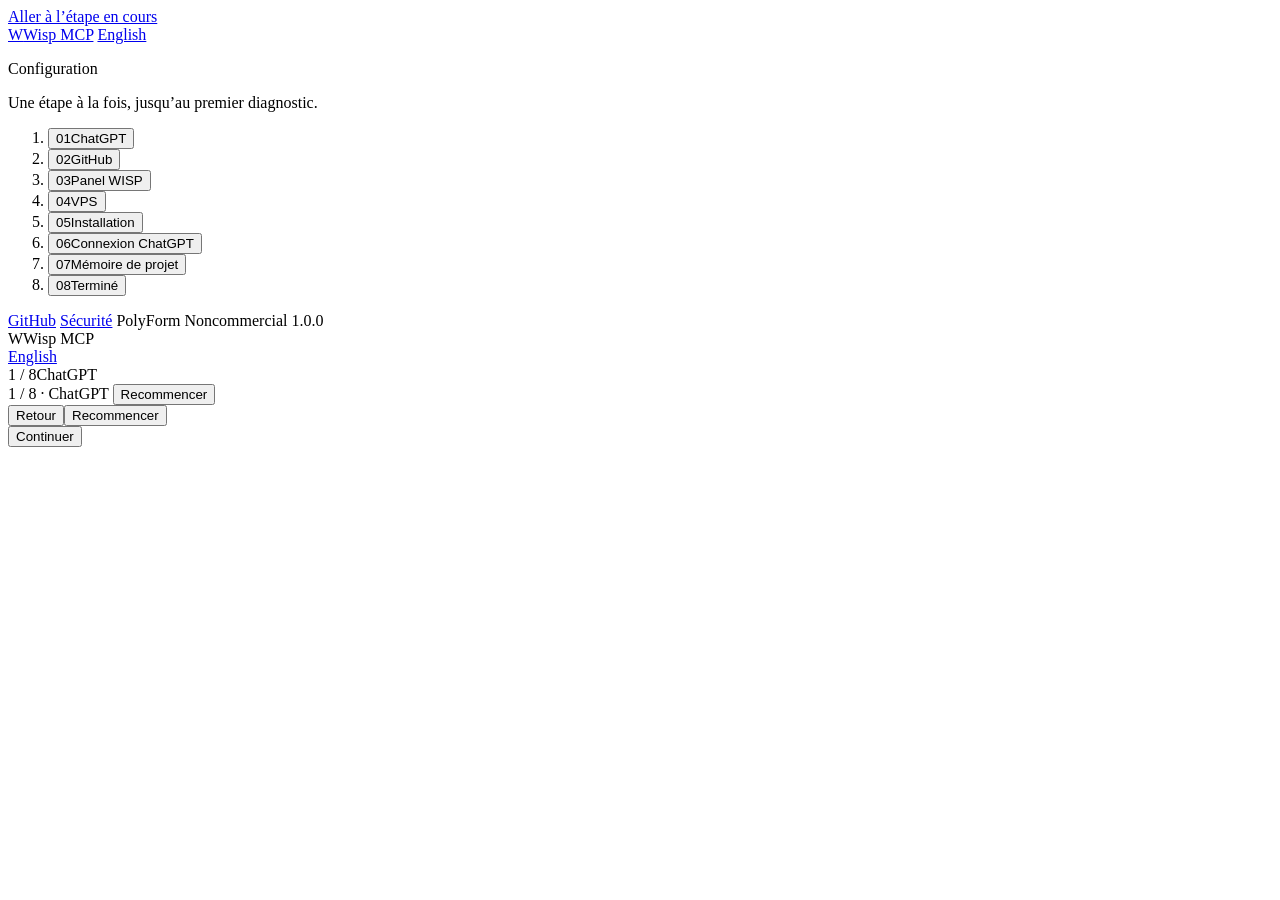
==== commit fea65f36: "Rebuild public onboarding from scratch [skip ci]" ====
--- a/docs/index.html
+++ b/docs/index.html
@@ -1,24 +1,179 @@
-<!doctype html><html lang="fr"><head><meta charset="utf-8"><meta name="viewport" content="width=device-width,initial-scale=1"><title>Wisp MCP — connecter ChatGPT à votre serveur WISP</title><meta name="description" content="Onboarding guidé Wisp MCP : préparez ChatGPT, connectez votre panel WISP et donnez à l’IA uniquement les permissions dont elle a besoin."><link rel="canonical" href="https://wisp.hinoake.com/"><link rel="alternate" hreflang="fr" href="https://wisp.hinoake.com/"><link rel="alternate" hreflang="en" href="https://wisp.hinoake.com/en/"><link rel="alternate" hreflang="x-default" href="https://wisp.hinoake.com/"><meta property="og:title" content="Wisp MCP — votre serveur WISP, pilotable avec ChatGPT"><meta property="og:description" content="Un parcours guidé et prudent du panel WISP à un client MCP."><meta property="og:type" content="website"><meta property="og:url" content="https://wisp.hinoake.com/"><meta name="robots" content="index,follow,max-image-preview:large,max-snippet:-1"><link rel="stylesheet" href="/assets/site.css"></head><body>
-<a class="skip-link" href="#main">Aller au contenu</a><header class="topbar"><div class="shell nav"><a class="brand" href="/"><span class="brand-mark" aria-hidden="true">W</span><span>Wisp MCP</span></a><div class="nav-group"><a class="nav-link desktop" href="#parcours">Parcours</a><a class="nav-link desktop" href="#securite">Sécurité</a><a class="lang" href="/en/" lang="en"><img src="/assets/flag-gb.webp" alt="">English</a><a class="nav-link desktop" href="https://github.com/BreezeDelegate/wisp-mcp">GitHub</a><a class="nav-cta" href="#preparer">Configurer</a></div></div></header>
-<main id="main"><section class="hero shell"><div><div class="product-label">WISP + Model Context Protocol</div><h1>Donnez à ChatGPT les bons outils. Pas les clés de tout le serveur.</h1><p class="hero-lede">Wisp MCP relie votre panel WISP à ChatGPT ou à un autre client MCP. L’IA peut lire les logs, modifier une configuration, déployer un plugin, redémarrer un serveur ou créer une sauvegarde — uniquement avec les droits que vous activez.</p><div class="hero-actions"><a class="button" href="#preparer">Configurer mon accès</a><a class="button secondary" href="https://github.com/BreezeDelegate/wisp-mcp">Voir le projet</a></div><p class="microcopy">Pas besoin de connaître MCP ou Linux pour suivre ce parcours. Les secrets restent saisis dans votre terminal ou l’interface concernée, jamais dans cette page.</p></div><aside class="rail" aria-label="Chemin de connexion"><div class="rail-head"><strong>Votre chemin</strong><span>4 frontières claires</span></div><div class="route"><div class="route-row"><div class="route-dot">1</div><div><strong>Votre panel WISP</strong><p>API Client et permissions du serveur de jeu.</p></div></div><div class="route-row"><div class="route-dot">2</div><div><strong>Wisp MCP</strong><p>Traduit les outils MCP vers l’API WISP.</p></div></div><div class="route-row"><div class="route-dot">3</div><div><strong>Tunnel privé</strong><p>Connexion sortante pour ChatGPT, sans port MCP public.</p></div></div><div class="route-row"><div class="route-dot">4</div><div><strong>Votre IA</strong><p>Utilise uniquement les outils autorisés.</p></div></div></div></aside></section>
-<div class="trustline"><div class="shell trustline-inner"><span><strong>Lecture seule</strong> par défaut</span><span><strong>Destructif</strong> séparé</span><span><strong>Hébergeur</strong> indépendant</span><span><strong>Rust, Minecraft</strong> et autres jeux WISP</span></div></div>
-<section id="preparer"><div class="shell"><div class="section-head"><div><div class="section-label">Avant l’installation</div><h2>Préparez quatre choses. Rien de plus.</h2></div><p>Cette checklist reste dans votre navigateur. Le site ne peut pas inspecter votre compte ChatGPT, GitHub ou WISP et ne prétend donc pas les « vérifier » à votre place.</p></div><div class="setup-layout"><aside class="setup-aside"><h3>Préparation</h3><p>Cochez ce qui est prêt. Vous pouvez revenir plus tard : l’avancement reste enregistré sur cet appareil.</p><div class="progress"><div class="progress-line" aria-hidden="true"><div class="progress-fill" data-progress-fill></div></div><div class="progress-meta"><span>Prêt</span><span data-progress-label>0 / 4</span></div></div><p class="privacy-note">Aucun token, mot de passe ou identifiant n’est demandé ici.</p></aside><div class="checklist">
-<div class="check" data-check-row="chatgpt"><div class="check-index">01</div><div><h3>Un compte ChatGPT avec accès MCP</h3><p>Utilisez le modèle le plus capable disponible. <strong>GPT-5.6 Sol</strong> est recommandé lorsqu’il est proposé ; sinon choisissez le meilleur modèle accessible sur votre offre. Pour un usage d’équipe ou intensif, une offre Business est recommandée.</p></div><button class="check-action" type="button" data-check-toggle data-todo="Marquer comme prêt" data-done="Prêt" aria-pressed="false">Marquer comme prêt</button></div>
-<div class="check" data-check-row="github"><div class="check-index">02</div><div><h3>GitHub, seulement si vous travaillez avec des dépôts</h3><p>Connectez GitHub à ChatGPT si vous voulez que l’IA lise vos dépôts privés, garde une roadmap et documente vos règles. Wisp MCP lui-même fonctionne sans GitHub.</p></div><button class="check-action" type="button" data-check-toggle data-todo="Marquer comme prêt" data-done="Prêt" aria-pressed="false">Marquer comme prêt</button></div>
-<div class="check" data-check-row="wisp"><div class="check-index">03</div><div><h3>L’URL de votre panel WISP et un token Client API</h3><p>Créez le token dans votre compte WISP. Ne le collez jamais dans un chat : l’installateur le demande dans un prompt masqué directement sur le VPS.</p></div><button class="check-action" type="button" data-check-toggle data-todo="Marquer comme prêt" data-done="Prêt" aria-pressed="false">Marquer comme prêt</button></div>
-<div class="check" data-check-row="vps"><div class="check-index">04</div><div><h3>Un petit VPS Linux toujours allumé</h3><p>Debian 12 ou Ubuntu 24.04+ est le chemin recommandé. Si votre MCP tourne déjà ailleurs, vous pouvez conserver votre infrastructure.</p></div><button class="check-action" type="button" data-check-toggle data-todo="Marquer comme prêt" data-done="Prêt" aria-pressed="false">Marquer comme prêt</button></div>
-</div></div></div></section>
-<section id="parcours"><div class="shell"><div class="section-head"><div><div class="section-label">Onboarding guidé</div><h2>De zéro à votre premier diagnostic.</h2></div><p>Le parcours sépare volontairement l’accès WISP, l’installation du MCP et la connexion à l’IA. Une panne dans une couche ne vous oblige pas à refaire les autres.</p></div><div class="journey">
-<article class="journey-step"><div class="journey-number">ÉTAPE 01</div><div><h3>Confirmez que votre hébergeur utilise WISP</h3><p>Les panels WISP peuvent être white-label. Comparez votre interface à la capture plus bas ou demandez au support : « Mon serveur utilise-t-il WISP et puis-je créer un token WISP Client API ? »</p><div class="detail"><strong>Oui ?</strong> Continuez. <strong>Non ?</strong> Wisp MCP n’est pas le bon connecteur pour ce panel.</div></div></article>
-<article class="journey-step"><div class="journey-number">ÉTAPE 02</div><div><h3>Préparez ChatGPT</h3><p>Connectez-vous à ChatGPT et sélectionnez le modèle le plus capable disponible. Si GPT-5.6 Sol apparaît dans votre sélecteur, utilisez-le pour les tâches complexes de code et d’administration.</p><div class="detail">Ce site ne reçoit aucun accès à votre compte OpenAI. La vérification du modèle reste volontairement dans ChatGPT.</div></div></article>
-<article class="journey-step"><div class="journey-number">ÉTAPE 03</div><div><h3>Connectez GitHub si vous voulez une mémoire de projet durable</h3><p>Pour un serveur maintenu dans GitHub, utilisez un dépôt privé et conservez-y au minimum un <code>AGENTS.md</code>, une roadmap et un handoff. L’IA retrouve alors les règles, décisions et prochaines étapes au lieu de deviner.</p><div class="detail"><strong>Frontière :</strong> Git stocke la mémoire du projet ; Wisp MCP fournit l’accès au panel. Ne mettez jamais de token WISP dans Git.</div></div></article>
-<article class="journey-step"><div class="journey-number">ÉTAPE 04</div><div><h3>Installez Wisp MCP et le tunnel ChatGPT</h3><p>Connectez-vous au VPS puis lancez l’installateur. Il crée un utilisateur système dédié, garde les secrets hors Git et exécute un diagnostic avant de terminer.</p><div class="code-wrap"><button class="copy" type="button" data-label="Copier" data-copied="Copié" data-copy="curl -fsSL https://raw.githubusercontent.com/BreezeDelegate/wisp-mcp/main/install-vps.sh | sudo bash -s -- --with-openai">Copier</button><code>curl -fsSL https://raw.githubusercontent.com/BreezeDelegate/wisp-mcp/main/install-vps.sh | sudo bash -s -- --with-openai</code></div></div></article>
-<article class="journey-step"><div class="journey-number">ÉTAPE 05</div><div><h3>Commencez en lecture seule</h3><p>Validez d’abord la connexion sans autoriser de changement. Ensuite, activez uniquement les familles d’actions dont vous avez besoin.</p><div class="code-wrap"><button class="copy" type="button" data-label="Copier" data-copied="Copié" data-copy="wisp-mcp doctor && wisp-mcp compatibility">Copier</button><code>wisp-mcp doctor &amp;&amp; wisp-mcp compatibility</code></div></div></article>
-<article class="journey-step"><div class="journey-number">ÉTAPE 06</div><div><h3>Donnez à l’IA une règle de travail simple</h3><p>Demandez-lui d’inspecter avant de modifier, de sauvegarder avant une opération risquée, de faire le plus petit changement possible puis de relire l’état et les logs.</p><div class="detail"><a class="inline-link" href="https://github.com/BreezeDelegate/wisp-mcp/blob/main/docs/ai-guided-setup.md">Ouvrir le prompt d’onboarding complet</a>.</div></div></article>
-</div></div></section>
-<section class="choice-band"><div class="shell"><div class="section-head"><div><div class="section-label">Deux chemins</div><h2>Vous pouvez déléguer l’installation, pas les secrets.</h2></div><p>Un assistant peut faire la majorité du travail technique. Les tokens et clés restent saisis par vous dans le terminal ou l’interface du fournisseur.</p></div><div class="paths"><article class="path primary"><div class="path-tag">Recommandé</div><h3>Je veux que ChatGPT me guide</h3><p>Le prompt guidé demande à l’IA de vérifier chaque couche, de commencer en lecture seule et de ne jamais réclamer vos secrets dans la conversation.</p><a class="button" href="https://github.com/BreezeDelegate/wisp-mcp/blob/main/docs/ai-guided-setup.md">Ouvrir le prompt guidé</a></article><article class="path secondary"><div class="path-tag">Technique</div><h3>Je préfère installer moi-même</h3><p>Suivez la documentation complète pour l’installation, les transports MCP, ChatGPT et les opérations.</p><a class="button" href="https://github.com/BreezeDelegate/wisp-mcp#documentation">Lire la documentation</a></article></div></div></section>
-<section><div class="shell panel-proof"><div class="proof-copy"><div class="section-label">Reconnaître WISP</div><h3>Votre panel peut avoir un autre logo.</h3><p>WISP est souvent personnalisé par l’hébergeur. Cherchez surtout la structure de l’interface et la possibilité de créer un token Client API. En cas de doute, demandez au support.</p><a class="inline-link" href="https://github.com/BreezeDelegate/wisp-mcp/blob/main/docs/panel-recognition.md">Guide de reconnaissance détaillé</a></div><figure class="shot"><img src="/assets/wisp-client-panel.webp" alt="Exemple d’un tableau de bord client WISP" loading="lazy"><figcaption>Exemple d’interface client WISP. Les couleurs, le logo et le domaine peuvent varier.</figcaption></figure></div></section>
-<section id="securite"><div class="shell"><div class="section-head"><div><div class="section-label">Contrôle des capacités</div><h2>Le serveur MCP décide ce que l’IA a le droit de faire.</h2></div><p>Changer de client IA ne doit pas élargir silencieusement les permissions. Les capacités de mutation sont explicites et le destructif garde un interrupteur séparé.</p></div><div class="capabilities"><div class="capability safe"><h3>Usage normal</h3><ul><li><strong>Lire</strong> état, ressources, logs et fichiers</li><li><strong>Modifier</strong> des fichiers avec vérification SHA-256</li><li><strong>Exécuter</strong> des commandes console si autorisé</li><li><strong>Redémarrer</strong> ou créer une sauvegarde si autorisé</li></ul></div><div class="capability"><h3>Destructif, volontairement séparé</h3><ul><li>Suppression de fichiers ou sauvegardes</li><li>Restauration sur les données live</li><li>Suppression de base ou rotation de credentials</li><li>Force-kill et opérations équivalentes</li></ul></div></div></div></section>
-<section><div class="shell faq"><div><div class="section-label">Questions fréquentes</div><h2>Les points qui bloquent le plus souvent.</h2></div><div class="faq-list"><details><summary>Est-ce lié à un hébergeur précis ?</summary><p>Non. Wisp MCP cible l’API Client WISP. Si votre hébergeur fournit un panel WISP et un token Client API, le même connecteur s’applique.</p></details><details><summary>Dois-je donner un accès SSH complet à ChatGPT ?</summary><p>Non. Le but est justement de limiter l’IA à la surface exposée par WISP et aux capacités MCP activées.</p></details><details><summary>GitHub est-il obligatoire ?</summary><p>Non. GitHub est utile pour conserver code, règles, roadmap et handoff. La connexion WISP fonctionne indépendamment.</p></details><details><summary>Pourquoi ne pas activer toutes les permissions ?</summary><p>Une permission inutile augmente la portée d’une erreur. Commencez en lecture seule, puis ouvrez seulement ce qu’exige la tâche.</p></details></div></div></section>
-<section class="final-cta"><div class="shell final-box"><div><h2>Prêt à connecter votre panel ?</h2><p>Commencez par la checklist, puis laissez les diagnostics confirmer chaque couche.</p></div><a class="button" href="#preparer">Revenir à la préparation</a></div></section></main>
-<footer><div class="shell footer-inner"><span>Wisp MCP · BreezeDelegate · PolyForm Noncommercial 1.0.0</span><div class="footer-links"><a href="https://github.com/BreezeDelegate/wisp-mcp">GitHub</a><a href="https://github.com/BreezeDelegate/wisp-mcp/blob/main/SECURITY.md">Sécurité</a><a href="https://registry.modelcontextprotocol.io/?q=io.github.BreezeDelegate%2Fwisp-mcp">Registre MCP</a></div></div></footer><script src="/assets/site.js" defer></script></body></html>
+<!doctype html>
+<html lang="fr">
+<head>
+  <meta charset="utf-8">
+  <meta name="viewport" content="width=device-width,initial-scale=1">
+  <title>Configurer Wisp MCP</title>
+  <meta name="description" content="Onboarding guidé pour connecter ChatGPT à un panel WISP avec Wisp MCP.">
+  <link rel="canonical" href="https://wisp.hinoake.com/">
+  <link rel="alternate" hreflang="fr" href="https://wisp.hinoake.com/">
+  <link rel="alternate" hreflang="en" href="https://wisp.hinoake.com/en/">
+  <link rel="alternate" hreflang="x-default" href="https://wisp.hinoake.com/">
+  <meta property="og:title" content="Configurer Wisp MCP">
+  <meta property="og:description" content="Un onboarding guidé, de ChatGPT au premier diagnostic WISP.">
+  <meta property="og:type" content="website">
+  <meta property="og:url" content="https://wisp.hinoake.com/">
+  <meta name="twitter:card" content="summary">
+  <meta name="robots" content="index,follow,max-snippet:-1,max-image-preview:large">
+  <link rel="stylesheet" href="/assets/site.css">
+</head>
+<body>
+<a class="skip-link" href="#setup-main">Aller à l’étape en cours</a>
+<div class="onboarding" data-onboarding>
+  <aside class="rail" aria-label="Progression de la configuration">
+    <div class="brand-row">
+      <a class="brand" href="/#chatgpt"><span class="brand-mark" aria-hidden="true">W</span><span>Wisp MCP</span></a>
+      <a class="locale-link" data-locale-link data-locale-base="/en/" data-locale-steps="chatgpt,github,wisp,vps,installation,connect,memory,done" href="/en/#welcome" lang="en"><img src="/assets/flag-gb.webp" alt="">English</a>
+    </div>
+    <p class="rail-eyebrow">Configuration</p>
+    <p class="rail-title">Une étape à la fois, jusqu’au premier diagnostic.</p>
+    <ol class="step-nav">
+      <li><button type="button" data-step-nav="0"><span class="step-index">01</span><span class="step-label">ChatGPT</span><span class="step-state" data-step-state data-current="Ici" data-done="Fait"></span></button></li>
+      <li><button type="button" data-step-nav="1"><span class="step-index">02</span><span class="step-label">GitHub</span><span class="step-state" data-step-state data-current="Ici" data-done="Fait"></span></button></li>
+      <li><button type="button" data-step-nav="2"><span class="step-index">03</span><span class="step-label">Panel WISP</span><span class="step-state" data-step-state data-current="Ici" data-done="Fait"></span></button></li>
+      <li><button type="button" data-step-nav="3"><span class="step-index">04</span><span class="step-label">VPS</span><span class="step-state" data-step-state data-current="Ici" data-done="Fait"></span></button></li>
+      <li><button type="button" data-step-nav="4"><span class="step-index">05</span><span class="step-label">Installation</span><span class="step-state" data-step-state data-current="Ici" data-done="Fait"></span></button></li>
+      <li><button type="button" data-step-nav="5"><span class="step-index">06</span><span class="step-label">Connexion ChatGPT</span><span class="step-state" data-step-state data-current="Ici" data-done="Fait"></span></button></li>
+      <li><button type="button" data-step-nav="6"><span class="step-index">07</span><span class="step-label">Mémoire de projet</span><span class="step-state" data-step-state data-current="Ici" data-done="Fait"></span></button></li>
+      <li><button type="button" data-step-nav="7"><span class="step-index">08</span><span class="step-label">Terminé</span><span class="step-state" data-step-state data-current="Ici" data-done="Fait"></span></button></li>
+    </ol>
+    <div class="rail-bottom">
+      <a href="https://github.com/BreezeDelegate/wisp-mcp">GitHub</a>
+      <a href="https://github.com/BreezeDelegate/wisp-mcp/blob/main/SECURITY.md">Sécurité</a>
+      <span>PolyForm Noncommercial 1.0.0</span>
+    </div>
+  </aside>
+
+  <div class="stage-shell">
+    <div class="mobile-head">
+      <div class="mobile-head-row">
+        <div class="mobile-brand"><span class="brand-mark" aria-hidden="true">W</span><span>Wisp MCP</span></div>
+        <a class="locale-link" data-locale-link data-locale-base="/en/" data-locale-steps="chatgpt,github,wisp,vps,installation,connect,memory,done" href="/en/#welcome" lang="en"><img src="/assets/flag-gb.webp" alt="">English</a>
+      </div>
+      <div class="mobile-progress" aria-hidden="true"><span data-mobile-progress></span></div>
+      <div class="mobile-meta"><span data-mobile-step>1 / 8</span><span data-mobile-label>ChatGPT</span></div>
+    </div>
+
+    <div class="stage-top">
+      <span class="stage-position" data-position>1 / 8 · ChatGPT</span>
+      <button class="stage-reset" type="button" data-restart>Recommencer</button>
+    </div>
+
+    <main class="stage-main" id="setup-main" data-stage-main>
+      <div class="step-panel" data-onboarding-step="chatgpt" data-step-label="ChatGPT" data-require-choice="chatgpt_plan" hidden>
+        <div class="step-meta">Compte IA</div>
+        <h1>Vérifie d’abord ton accès ChatGPT.</h1>
+        <p class="lede">Pour piloter réellement un serveur avec des actions d’écriture, <strong>ChatGPT Business, Enterprise ou Edu</strong> est le chemin recommandé aujourd’hui. Pro peut connecter un MCP en lecture/récupération, mais pas bénéficier du MCP complet.</p>
+        <div class="action-stack" role="group" aria-label="Type d’abonnement ChatGPT">
+          <button class="choice" type="button" data-choice-key="chatgpt_plan" data-choice-value="full" aria-pressed="false"><span class="choice-copy"><strong>Business / Enterprise / Edu</strong><span>Le meilleur choix pour utiliser les actions complètes de Wisp MCP.</span></span><span class="choice-status">MCP complet</span></button>
+          <button class="choice" type="button" data-choice-key="chatgpt_plan" data-choice-value="limited" aria-pressed="false"><span class="choice-copy"><strong>Pro ou autre offre</strong><span>Tu peux continuer, mais certaines actions pourront rester limitées.</span></span><span class="choice-status">Accès limité</span></button>
+          <button class="choice" type="button" data-choice-key="chatgpt_plan" data-choice-value="unknown" aria-pressed="false"><span class="choice-copy"><strong>Je ne sais pas</strong><span>Ouvre ChatGPT et vérifie ton espace avant de continuer.</span></span><span class="choice-status">À vérifier</span></button>
+        </div>
+        <div class="inline-note"><strong>Modèle conseillé :</strong> GPT-5.6 Sol s’il est disponible dans ton espace. Sinon, utilise simplement le modèle le plus capable proposé.</div>
+        <div class="link-row"><a class="text-link" href="https://chatgpt.com/">Ouvrir ChatGPT</a><a class="text-link" href="https://help.openai.com/fr-fr/articles/12584461-developer-mode-and-full-mcp-connectors-in-chatgpt-beta">Voir l’aide officielle MCP</a></div>
+      </div>
+
+      <div class="step-panel" data-onboarding-step="github" data-step-label="GitHub" data-require-check="github_ready" hidden>
+        <div class="step-meta">Mémoire de projet</div>
+        <h2>Connecte GitHub à ChatGPT.</h2>
+        <p class="lede">GitHub va servir de mémoire durable : règles, roadmap, décisions et handoff restent dans un dépôt privé au lieu de dépendre du contexte d’une conversation.</p>
+        <ol class="checklist">
+          <li><span class="bullet">1</span><span>Dans ChatGPT, ouvre <strong>Plugins / Apps</strong> et connecte GitHub.</span></li>
+          <li><span class="bullet">2</span><span>Autorise uniquement les dépôts dont l’IA a réellement besoin.</span></li>
+          <li><span class="bullet">3</span><span>Pour chaque projet, utilise un <strong>dépôt privé</strong> avec règles, roadmap et handoff versionnés.</span></li>
+        </ol>
+        <div class="inline-note warning">Ne mets jamais un token WISP, une clé API ou un mot de passe dans GitHub.</div>
+        <div class="link-row"><a class="text-link" href="https://chatgpt.com/">Ouvrir ChatGPT</a><a class="text-link" href="https://github.com/new">Créer un dépôt privé</a></div>
+        <div class="confirm-row"><input id="github-ready" type="checkbox" data-check-key="github_ready"><label for="github-ready">GitHub est connecté à ChatGPT et mon dépôt de projet est prêt.</label></div>
+      </div>
+
+      <div class="step-panel" data-onboarding-step="wisp" data-step-label="Panel WISP" data-require-check="wisp_ready" hidden>
+        <div class="step-meta">Serveur de jeu</div>
+        <h2>Confirme que ton hébergeur utilise WISP.</h2>
+        <p class="lede">Il te faut seulement deux éléments : <strong>l’URL de ton panel WISP</strong> et un <strong>token Client API</strong>. Le token sera demandé plus tard directement dans le terminal.</p>
+        <div class="inline-note">Les panels WISP peuvent être white-label. Si tu hésites, demande au support : « Mon serveur utilise-t-il WISP et puis-je créer un token WISP Client API ? »</div>
+        <div class="link-row"><a class="text-link" href="https://github.com/BreezeDelegate/wisp-mcp/blob/main/docs/panel-recognition.md">Je ne reconnais pas mon panel</a></div>
+        <div class="confirm-row"><input id="wisp-ready" type="checkbox" data-check-key="wisp_ready"><label for="wisp-ready">J’ai confirmé WISP et je sais où créer mon token Client API.</label></div>
+      </div>
+
+      <div class="step-panel" data-onboarding-step="vps" data-step-label="VPS" data-require-choice="distro" data-require-check="vps_ready" hidden>
+        <div class="step-meta">Machine toujours allumée</div>
+        <h2>Prépare un petit VPS Linux.</h2>
+        <p class="lede">Wisp MCP est léger et peut tourner sur une petite machine. Le serveur de jeu peut rester chez ton hébergeur actuel : le VPS sert uniquement au MCP et au tunnel privé.</p>
+        <div class="action-stack" role="group" aria-label="Système du VPS">
+          <button class="choice" type="button" data-choice-key="distro" data-choice-value="debian" aria-pressed="false"><span class="choice-copy"><strong>Debian 12</strong><span>Chemin recommandé et testé.</span></span><span class="choice-status">Recommandé</span></button>
+          <button class="choice" type="button" data-choice-key="distro" data-choice-value="ubuntu" aria-pressed="false"><span class="choice-copy"><strong>Ubuntu 24.04+</strong><span>Chemin recommandé et testé.</span></span><span class="choice-status">Recommandé</span></button>
+          <button class="choice" type="button" data-choice-key="distro" data-choice-value="other" aria-pressed="false"><span class="choice-copy"><strong>Autre Linux</strong><span>Possible, mais l’installation peut demander des adaptations manuelles.</span></span><span class="choice-status">Avancé</span></button>
+        </div>
+        <div class="confirm-row"><input id="vps-ready" type="checkbox" data-check-key="vps_ready"><label for="vps-ready">Je peux ouvrir une session SSH sur ce VPS avec sudo.</label></div>
+      </div>
+
+      <div class="step-panel" data-onboarding-step="installation" data-step-label="Installation" data-require-check="install_ok" hidden>
+        <div class="step-meta">Terminal</div>
+        <h2>Installe Wisp MCP en une commande.</h2>
+        <p class="lede">L’installateur crée un utilisateur système dédié, installe Wisp MCP et le tunnel OpenAI, puis te demande l’URL du panel et le token <strong>directement dans le terminal</strong>.</p>
+        <div class="command">
+          <div class="command-head"><span>Sur ton VPS</span><button class="copy-button" type="button" data-copy-id="install-command" data-copied="Commande copiée">Copier</button></div>
+          <pre><code id="install-command">curl -fsSL https://raw.githubusercontent.com/BreezeDelegate/wisp-mcp/main/install-vps.sh | sudo bash -s -- --with-openai</code></pre>
+        </div>
+        <ol class="checklist">
+          <li><span class="bullet">1</span><span>Colle la commande et laisse l’installateur terminer.</span></li>
+          <li><span class="bullet">2</span><span>Saisis le token WISP uniquement quand le terminal le demande.</span></li>
+          <li><span class="bullet">3</span><span>Ne continue que lorsque le diagnostic affiche <strong>Wisp API: OK</strong>.</span></li>
+        </ol>
+        <div class="confirm-row"><input id="install-ok" type="checkbox" data-check-key="install_ok"><label for="install-ok">L’installation est terminée et « Wisp API: OK » apparaît.</label></div>
+      </div>
+
+      <div class="step-panel" data-onboarding-step="connexion" data-step-label="Connexion ChatGPT" data-require-check="tunnel_ok" hidden>
+        <div class="step-meta">Tunnel privé</div>
+        <h2>Relie maintenant le VPS à ChatGPT.</h2>
+        <p class="lede">Le tunnel est sortant : tu n’ouvres pas de port MCP public sur le VPS.</p>
+        <ol class="checklist">
+          <li><span class="bullet">1</span><span>Dans OpenAI Platform, crée ou sélectionne un <strong>MCP Tunnel</strong>.</span></li>
+          <li><span class="bullet">2</span><span>Crée une clé runtime pour le tunnel avec les droits nécessaires <strong>Tunnels Read + Use</strong>.</span></li>
+          <li><span class="bullet">3</span><span>Sur le VPS, lance la commande ci-dessous et saisis l’ID du tunnel et la clé uniquement dans le terminal.</span></li>
+          <li><span class="bullet">4</span><span>Dans ChatGPT, crée l’app MCP en mode développeur, choisis <strong>Tunnel</strong>, scanne les outils puis enregistre l’app.</span></li>
+        </ol>
+        <div class="command">
+          <div class="command-head"><span>Sur ton VPS</span><button class="copy-button" type="button" data-copy-id="tunnel-command" data-copied="Commande copiée">Copier</button></div>
+          <pre><code id="tunnel-command">sudo wisp-mcp-openai-setup</code></pre>
+        </div>
+        <div class="link-row"><a class="text-link" href="https://developers.openai.com/api/docs/guides/secure-mcp-tunnels">Documentation Secure MCP Tunnel</a><a class="text-link" href="https://help.openai.com/fr-fr/articles/12584461-developer-mode-and-full-mcp-connectors-in-chatgpt-beta">Mode développeur ChatGPT</a></div>
+        <div class="confirm-row"><input id="tunnel-ok" type="checkbox" data-check-key="tunnel_ok"><label for="tunnel-ok">L’app Wisp MCP est créée et ses outils apparaissent dans ChatGPT.</label></div>
+      </div>
+
+      <div class="step-panel" data-onboarding-step="memoire" data-step-label="Mémoire de projet" hidden>
+        <div class="step-meta">Routines IA</div>
+        <h2>Ajoute trois Skills pour garder l’IA propre.</h2>
+        <p class="lede">Copie chaque instruction dans ChatGPT et demande-lui de créer le Skill. Ils servent à conserver le contexte dans GitHub, à travailler prudemment avec Wisp et à terminer chaque changement avec une vérification.</p>
+        <div class="skill-list">
+          <div class="skill-row"><div><strong>Project Memory</strong><p>Règles, roadmap, décisions et handoff restent versionnés dans le dépôt privé.</p></div><button type="button" data-copy-id="skill-memory" data-copied="Instruction copiée">Copier l’instruction</button></div>
+          <div class="skill-row"><div><strong>Wisp Safe Ops</strong><p>Inspecter avant de modifier, sauvegarder avant le risque, vérifier après chaque action.</p></div><button type="button" data-copy-id="skill-wisp" data-copied="Instruction copiée">Copier l’instruction</button></div>
+          <div class="skill-row"><div><strong>Release Guard</strong><p>Tests, état réel, rollback et handoff avant de considérer un lot terminé.</p></div><button type="button" data-copy-id="skill-release" data-copied="Instruction copiée">Copier l’instruction</button></div>
+        </div>
+        <textarea id="skill-memory" hidden>Crée un Skill nommé project-memory. Il doit s’appliquer quand je travaille sur un dépôt GitHub. Avant de modifier, il lit les règles du dépôt. Pendant le travail, il conserve les décisions durables dans des fichiers versionnés adaptés au projet, notamment AGENTS.md, ROADMAP.md et HANDOFF.md quand ils existent. Il ne met jamais de secret dans Git. À la fin d’un lot important, il met à jour le handoff avec l’état réel, ce qui reste à faire et les vérifications réellement exécutées.</textarea>
+        <textarea id="skill-wisp" hidden>Crée un Skill nommé wisp-safe-ops. Il doit s’appliquer dès que Wisp MCP est utilisé. Il inspecte toujours le serveur, les fichiers concernés et les logs avant une modification. Il commence en lecture seule, n’active que les capacités nécessaires, garde les opérations destructrices désactivées par défaut, sauvegarde avant une opération risquée, fait le plus petit changement utile puis vérifie l’état et les logs. Il ne demande jamais de token, mot de passe ou clé privée dans le chat.</textarea>
+        <textarea id="skill-release" hidden>Crée un Skill nommé release-guard. Il doit s’appliquer avant de déclarer une modification logicielle ou serveur terminée. Il exige les tests pertinents, une vérification de l’état réellement déployé, un rollback clair pour les changements à risque et une mise à jour du handoff. Il distingue toujours ce qui est seulement implémenté, testé, déployé et vérifié en production. Il ne prétend jamais qu’un contrôle a été exécuté s’il ne l’a pas été.</textarea>
+        <div class="inline-note">Les Skills sont recommandés, pas obligatoires pour utiliser Wisp MCP. Tu peux aussi les créer plus tard.</div>
+      </div>
+
+      <div class="step-panel" data-onboarding-step="termine" data-step-label="Terminé" hidden>
+        <div class="success-mark" aria-hidden="true">OK</div>
+        <h2>C’est prêt. Commence en lecture seule.</h2>
+        <p class="lede">Ta première demande doit vérifier la connexion sans modifier le serveur. Si cette réponse fonctionne, ouvre ensuite les permissions Wisp MCP uniquement lorsque la tâche en a besoin.</p>
+        <div class="done-prompt">« Liste mes serveurs WISP et résume leur état actuel sans rien modifier. Signale les erreurs ou alertes visibles. »</div>
+        <div class="link-row"><a class="btn primary" href="https://chatgpt.com/">Ouvrir ChatGPT</a><a class="btn secondary" href="https://github.com/BreezeDelegate/wisp-mcp">Ouvrir le dépôt Wisp MCP</a></div>
+        <div class="inline-note success">Si ChatGPT voit les outils Wisp et peut lire l’état du serveur, l’onboarding est terminé.</div>
+      </div>
+    </main>
+
+    <div class="stage-actions" aria-label="Navigation de l’onboarding">
+      <div class="action-left"><button class="btn secondary" type="button" data-back>Retour</button><button class="btn quiet" type="button" data-restart>Recommencer</button></div>
+      <div class="action-right"><button class="btn primary" type="button" data-next data-default-label="Continuer">Continuer</button></div>
+    </div>
+  </div>
+</div>
+<div class="toast" role="status" aria-live="polite" data-toast hidden>Copié</div>
+<script src="/assets/site.js" defer></script>
+</body>
+</html>
